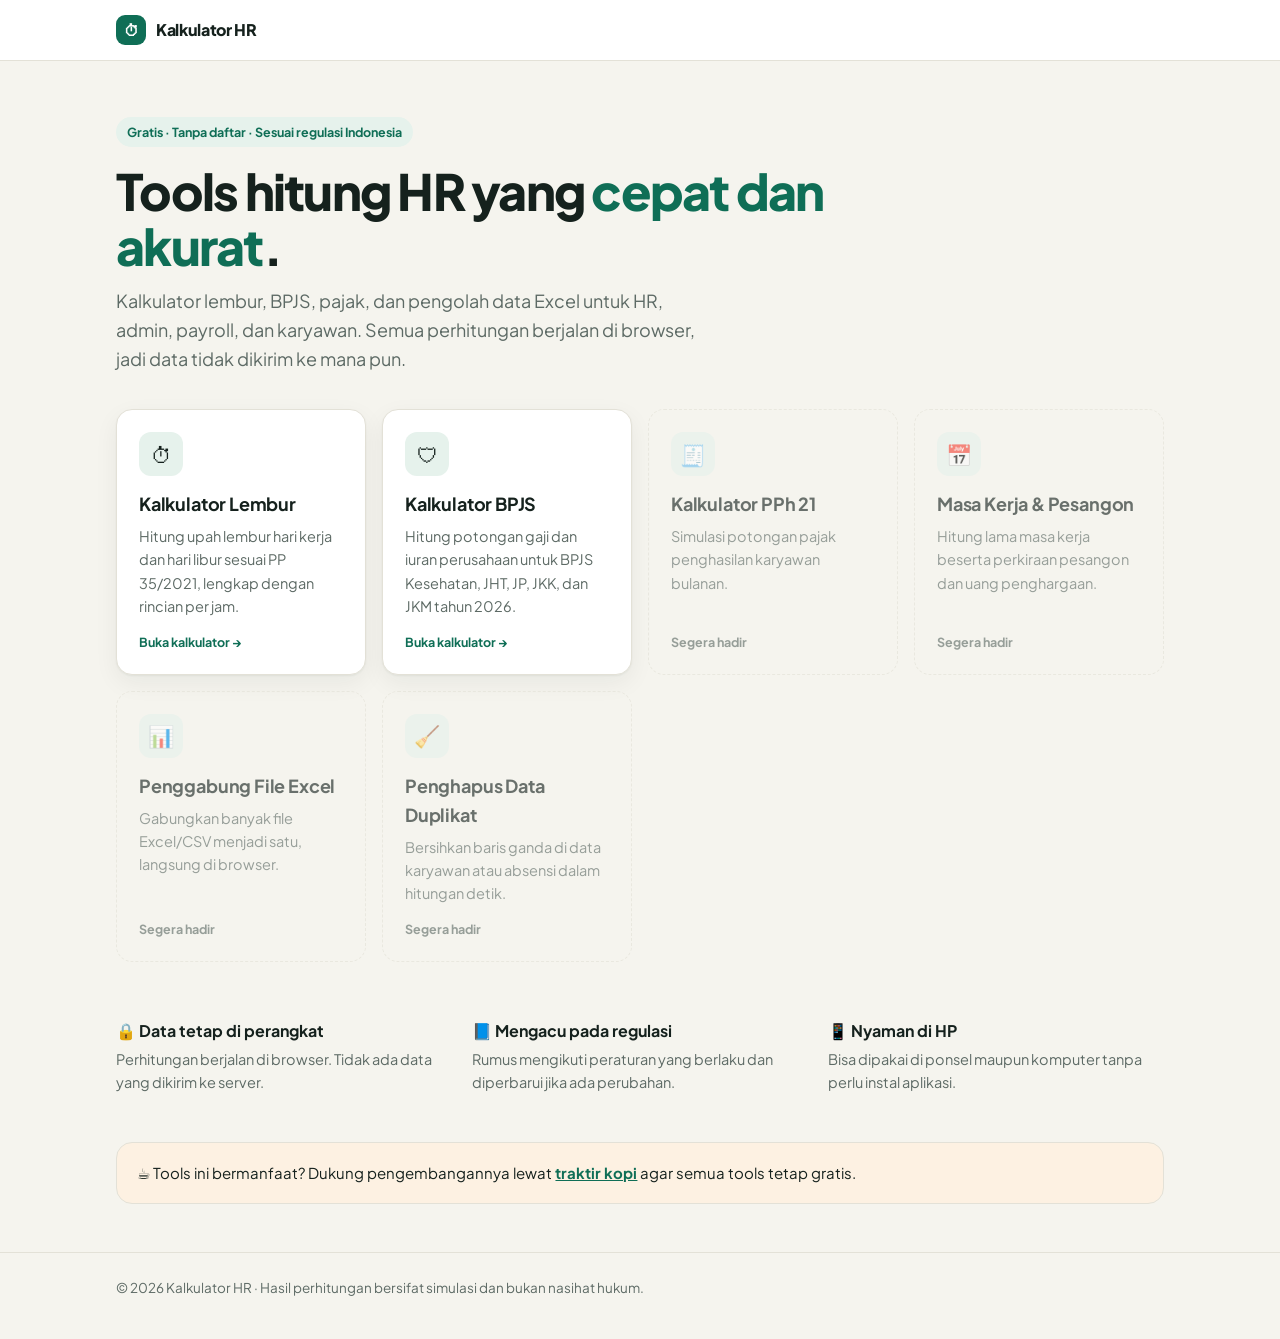
==== index.html @ cf95e166 "Tambah Kalkulator BPJS 2026 - kalkulator-bpjs/: iuran BPJS Kesehatan, JHT, JP, JKK, JKM dengan   bat" ====
<!doctype html>
<html lang="id">
<head>
<meta charset="utf-8">
<meta name="viewport" content="width=device-width, initial-scale=1">
<title>Kalkulator HR – Tools Gratis untuk HR, Admin & Karyawan Indonesia</title>
<meta name="description" content="Kumpulan kalkulator dan tools HR gratis: hitung lembur sesuai PP 35/2021, BPJS, PPh 21, pesangon, dan pengolah file Excel. Tanpa daftar, langsung pakai.">
<!-- Ganti alamat ini jika nanti pakai domain sendiri -->
<link rel="canonical" href="https://fahrurrozim67-beep.github.io/kalkulator-hr/">
<meta property="og:type" content="website">
<meta property="og:url" content="https://fahrurrozim67-beep.github.io/kalkulator-hr/">
<meta property="og:title" content="Kalkulator HR – Tools Gratis untuk HR Indonesia">
<meta property="og:description" content="Hitung lembur, BPJS, PPh 21, dan pesangon dengan cepat. Gratis, tanpa daftar.">
<meta name="theme-color" content="#0f6e56">
<link rel="preconnect" href="https://fonts.googleapis.com">
<link rel="preconnect" href="https://fonts.gstatic.com" crossorigin>
<link href="https://fonts.googleapis.com/css2?family=Plus+Jakarta+Sans:wght@400;500;600;700;800&display=swap" rel="stylesheet">

<!-- ===== TEMPAT KODE GOOGLE ADSENSE (tempel di sini setelah disetujui) ===== -->

<style>
:root{
  --bg:#f5f4ee; --surface:#ffffff; --ink:#15211d; --muted:#5d6a65; --line:#e3e1d7;
  --brand:#0f6e56; --brand-ink:#ffffff; --brand-soft:#e6f2ec; --accent:#e8932c; --accent-soft:#fdf1e2;
  --radius:16px; --shadow:0 1px 2px rgba(20,33,29,.05),0 8px 24px rgba(20,33,29,.06);
}
@media (prefers-color-scheme:dark){
  :root{
    --bg:#0f1513; --surface:#17201d; --ink:#e8efec; --muted:#9aa8a2; --line:#27332f;
    --brand:#3fb68f; --brand-ink:#08130f; --brand-soft:#16302a; --accent:#f0a64a; --accent-soft:#33261a; --shadow:none;
  }
}
*{box-sizing:border-box}
html{-webkit-text-size-adjust:100%}
body{margin:0;background:var(--bg);color:var(--ink);font-family:"Plus Jakarta Sans",system-ui,-apple-system,"Segoe UI",sans-serif;line-height:1.6;font-size:16px}
a{color:var(--brand)}
.wrap{max-width:1080px;margin:0 auto;padding:0 16px}
header.top{border-bottom:1px solid var(--line);background:var(--surface)}
header.top .wrap{display:flex;align-items:center;height:60px}
.logo{display:flex;align-items:center;gap:10px;font-weight:800;text-decoration:none;color:var(--ink);letter-spacing:-.02em}
.logo-mark{width:30px;height:30px;border-radius:9px;background:var(--brand);color:var(--brand-ink);display:grid;place-items:center;font-size:15px}

.hero{padding:56px 0 36px}
.badge{display:inline-flex;background:var(--brand-soft);color:var(--brand);font-weight:700;font-size:12.5px;padding:5px 11px;border-radius:999px}
h1{font-size:clamp(30px,6vw,50px);line-height:1.1;letter-spacing:-.035em;margin:16px 0 14px;font-weight:800;max-width:720px}
h1 em{font-style:normal;color:var(--brand)}
.lead{color:var(--muted);font-size:18px;max-width:600px;margin:0}

.tools{display:grid;grid-template-columns:repeat(auto-fill,minmax(250px,1fr));gap:16px;padding-bottom:48px}
.tool{display:flex;flex-direction:column;background:var(--surface);border:1px solid var(--line);border-radius:var(--radius);padding:22px;box-shadow:var(--shadow);text-decoration:none;color:var(--ink);transition:transform .15s,border-color .15s;min-height:190px}
a.tool:hover{transform:translateY(-3px);border-color:var(--brand)}
.ico{width:44px;height:44px;border-radius:12px;background:var(--brand-soft);display:grid;place-items:center;font-size:21px;margin-bottom:14px}
.tool h2{font-size:18px;margin:0 0 6px;letter-spacing:-.01em}
.tool p{margin:0;color:var(--muted);font-size:14.5px;flex:1}
.tag{margin-top:14px;font-size:12.5px;font-weight:700}
.tag.live{color:var(--brand)}
.tag.soon{color:var(--muted)}
.tool.soon{opacity:.62;box-shadow:none;background:transparent;border-style:dashed}

.why{display:grid;grid-template-columns:repeat(auto-fit,minmax(220px,1fr));gap:20px;padding:8px 0 48px}
.why h3{font-size:16px;margin:0 0 4px}
.why p{margin:0;color:var(--muted);font-size:14.5px}
.donate{background:var(--accent-soft);border:1px solid var(--line);border-radius:var(--radius);padding:18px 20px;font-size:15px;margin-bottom:48px}
.donate a{font-weight:700}
footer{border-top:1px solid var(--line);padding:24px 0 40px;color:var(--muted);font-size:13.5px}
</style>
</head>
<body>

<header class="top">
  <div class="wrap"><a class="logo" href="./"><span class="logo-mark">⏱</span>Kalkulator HR</a></div>
</header>

<main class="wrap">
  <section class="hero">
    <span class="badge">Gratis · Tanpa daftar · Sesuai regulasi Indonesia</span>
    <h1>Tools hitung HR yang <em>cepat dan akurat</em>.</h1>
    <p class="lead">Kalkulator lembur, BPJS, pajak, dan pengolah data Excel untuk HR, admin, payroll, dan karyawan. Semua perhitungan berjalan di browser, jadi data tidak dikirim ke mana pun.</p>
  </section>

  <section class="tools" aria-label="Daftar tools">
    <a class="tool" href="kalkulator-lembur/">
      <div class="ico">⏱</div>
      <h2>Kalkulator Lembur</h2>
      <p>Hitung upah lembur hari kerja dan hari libur sesuai PP 35/2021, lengkap dengan rincian per jam.</p>
      <span class="tag live">Buka kalkulator →</span>
    </a>
    <a class="tool" href="kalkulator-bpjs/">
      <div class="ico">🛡</div>
      <h2>Kalkulator BPJS</h2>
      <p>Hitung potongan gaji dan iuran perusahaan untuk BPJS Kesehatan, JHT, JP, JKK, dan JKM tahun 2026.</p>
      <span class="tag live">Buka kalkulator →</span>
    </a>
    <div class="tool soon">
      <div class="ico">🧾</div>
      <h2>Kalkulator PPh 21</h2>
      <p>Simulasi potongan pajak penghasilan karyawan bulanan.</p>
      <span class="tag soon">Segera hadir</span>
    </div>
    <div class="tool soon">
      <div class="ico">📅</div>
      <h2>Masa Kerja & Pesangon</h2>
      <p>Hitung lama masa kerja beserta perkiraan pesangon dan uang penghargaan.</p>
      <span class="tag soon">Segera hadir</span>
    </div>
    <div class="tool soon">
      <div class="ico">📊</div>
      <h2>Penggabung File Excel</h2>
      <p>Gabungkan banyak file Excel/CSV menjadi satu, langsung di browser.</p>
      <span class="tag soon">Segera hadir</span>
    </div>
    <div class="tool soon">
      <div class="ico">🧹</div>
      <h2>Penghapus Data Duplikat</h2>
      <p>Bersihkan baris ganda di data karyawan atau absensi dalam hitungan detik.</p>
      <span class="tag soon">Segera hadir</span>
    </div>
  </section>

  <section class="why">
    <div><h3>🔒 Data tetap di perangkat</h3><p>Perhitungan berjalan di browser. Tidak ada data yang dikirim ke server.</p></div>
    <div><h3>📘 Mengacu pada regulasi</h3><p>Rumus mengikuti peraturan yang berlaku dan diperbarui jika ada perubahan.</p></div>
    <div><h3>📱 Nyaman di HP</h3><p>Bisa dipakai di ponsel maupun komputer tanpa perlu instal aplikasi.</p></div>
  </section>

  <div class="donate">
    ☕ Tools ini bermanfaat? Dukung pengembangannya lewat <!-- GANTI link di bawah dengan link Saweria/Trakteer kamu --><a href="#" target="_blank" rel="noopener">traktir kopi</a> agar semua tools tetap gratis.
  </div>
</main>

<footer>
  <div class="wrap">© <span id="yr"></span> Kalkulator HR · Hasil perhitungan bersifat simulasi dan bukan nasihat hukum.</div>
</footer>
<script>document.getElementById('yr').textContent = new Date().getFullYear();</script>
</body>
</html>
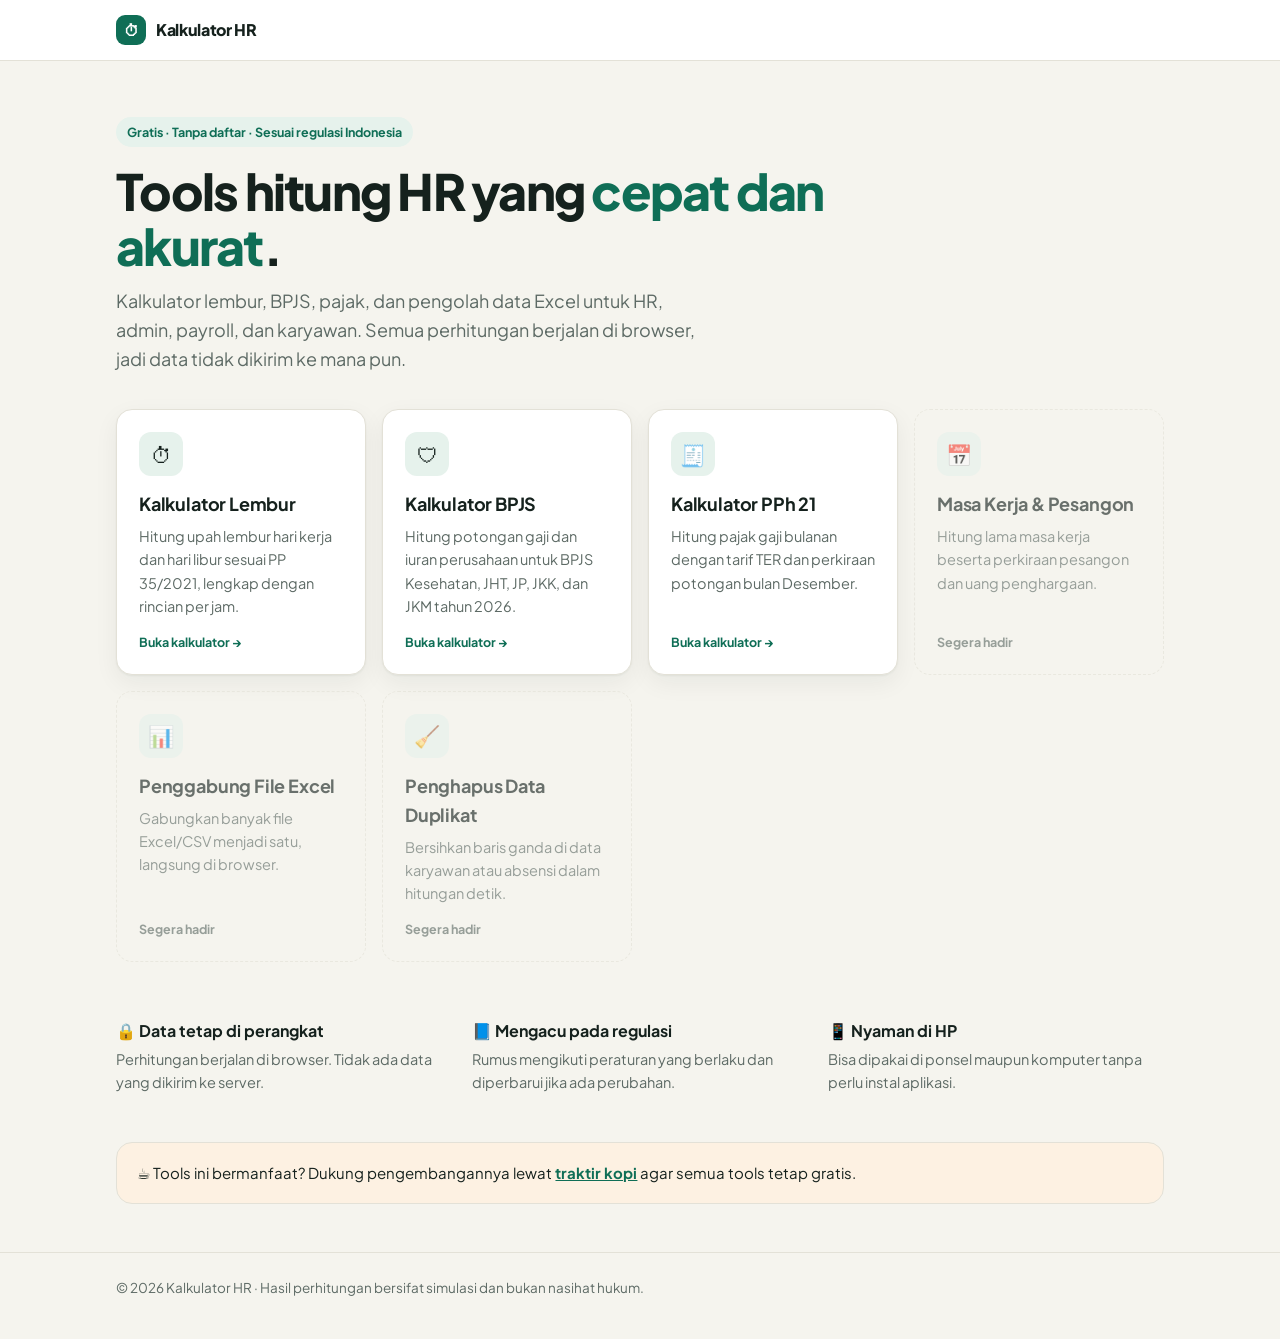
==== commit 2e5f6d42: "Tambah Kalkulator PPh 21 (TER PP 58/2023) - kalkulator-pph21/: PPh 21 bulanan dengan tabel TER A/B/C" ====
--- a/index.html
+++ b/index.html
@@ -91,12 +91,12 @@
       <p>Hitung potongan gaji dan iuran perusahaan untuk BPJS Kesehatan, JHT, JP, JKK, dan JKM tahun 2026.</p>
       <span class="tag live">Buka kalkulator →</span>
     </a>
-    <div class="tool soon">
+    <a class="tool" href="kalkulator-pph21/">
       <div class="ico">🧾</div>
       <h2>Kalkulator PPh 21</h2>
-      <p>Simulasi potongan pajak penghasilan karyawan bulanan.</p>
-      <span class="tag soon">Segera hadir</span>
-    </div>
+      <p>Hitung pajak gaji bulanan dengan tarif TER dan perkiraan potongan bulan Desember.</p>
+      <span class="tag live">Buka kalkulator →</span>
+    </a>
     <div class="tool soon">
       <div class="ico">📅</div>
       <h2>Masa Kerja & Pesangon</h2>
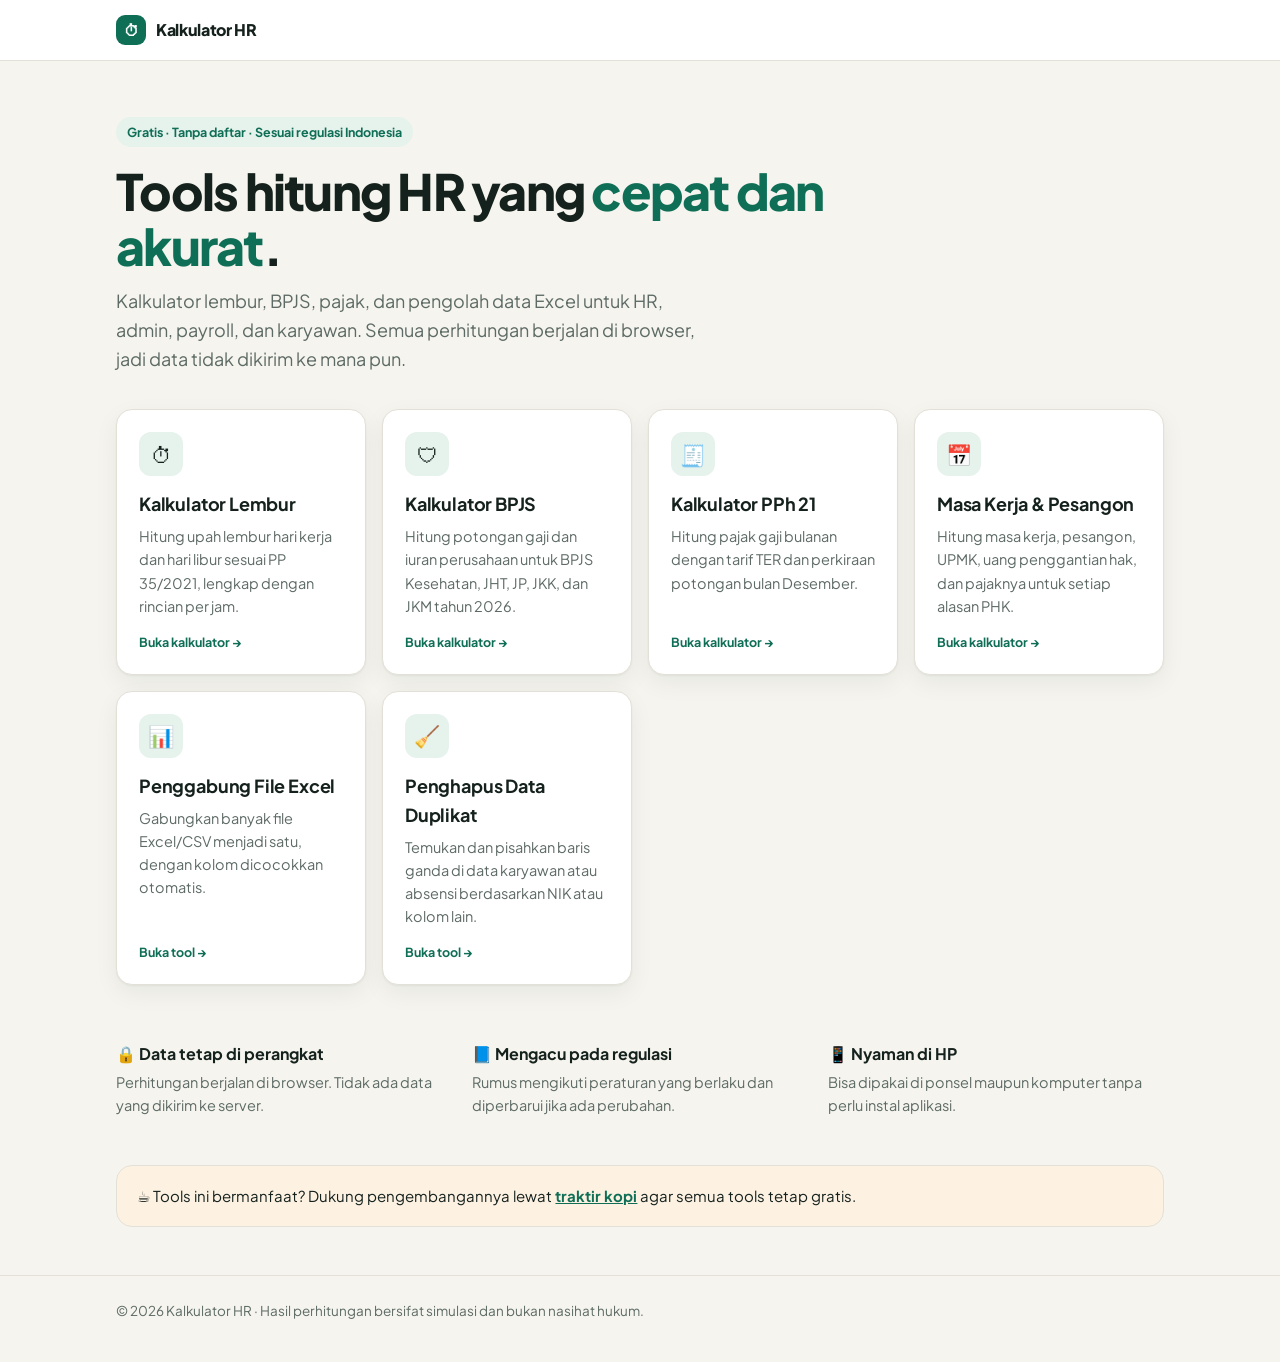
==== commit 0d39d62b: "Tambah Kalkulator Pesangon, Penggabung Excel, dan Penghapus Duplikat - kalkulator-pesangon/: masa ke" ====
--- a/index.html
+++ b/index.html
@@ -97,24 +97,24 @@
       <p>Hitung pajak gaji bulanan dengan tarif TER dan perkiraan potongan bulan Desember.</p>
       <span class="tag live">Buka kalkulator →</span>
     </a>
-    <div class="tool soon">
+    <a class="tool" href="kalkulator-pesangon/">
       <div class="ico">📅</div>
       <h2>Masa Kerja & Pesangon</h2>
-      <p>Hitung lama masa kerja beserta perkiraan pesangon dan uang penghargaan.</p>
-      <span class="tag soon">Segera hadir</span>
-    </div>
-    <div class="tool soon">
+      <p>Hitung masa kerja, pesangon, UPMK, uang penggantian hak, dan pajaknya untuk setiap alasan PHK.</p>
+      <span class="tag live">Buka kalkulator →</span>
+    </a>
+    <a class="tool" href="penggabung-excel/">
       <div class="ico">📊</div>
       <h2>Penggabung File Excel</h2>
-      <p>Gabungkan banyak file Excel/CSV menjadi satu, langsung di browser.</p>
-      <span class="tag soon">Segera hadir</span>
-    </div>
-    <div class="tool soon">
+      <p>Gabungkan banyak file Excel/CSV menjadi satu, dengan kolom dicocokkan otomatis.</p>
+      <span class="tag live">Buka tool →</span>
+    </a>
+    <a class="tool" href="penghapus-duplikat/">
       <div class="ico">🧹</div>
       <h2>Penghapus Data Duplikat</h2>
-      <p>Bersihkan baris ganda di data karyawan atau absensi dalam hitungan detik.</p>
-      <span class="tag soon">Segera hadir</span>
-    </div>
+      <p>Temukan dan pisahkan baris ganda di data karyawan atau absensi berdasarkan NIK atau kolom lain.</p>
+      <span class="tag live">Buka tool →</span>
+    </a>
   </section>
 
   <section class="why">
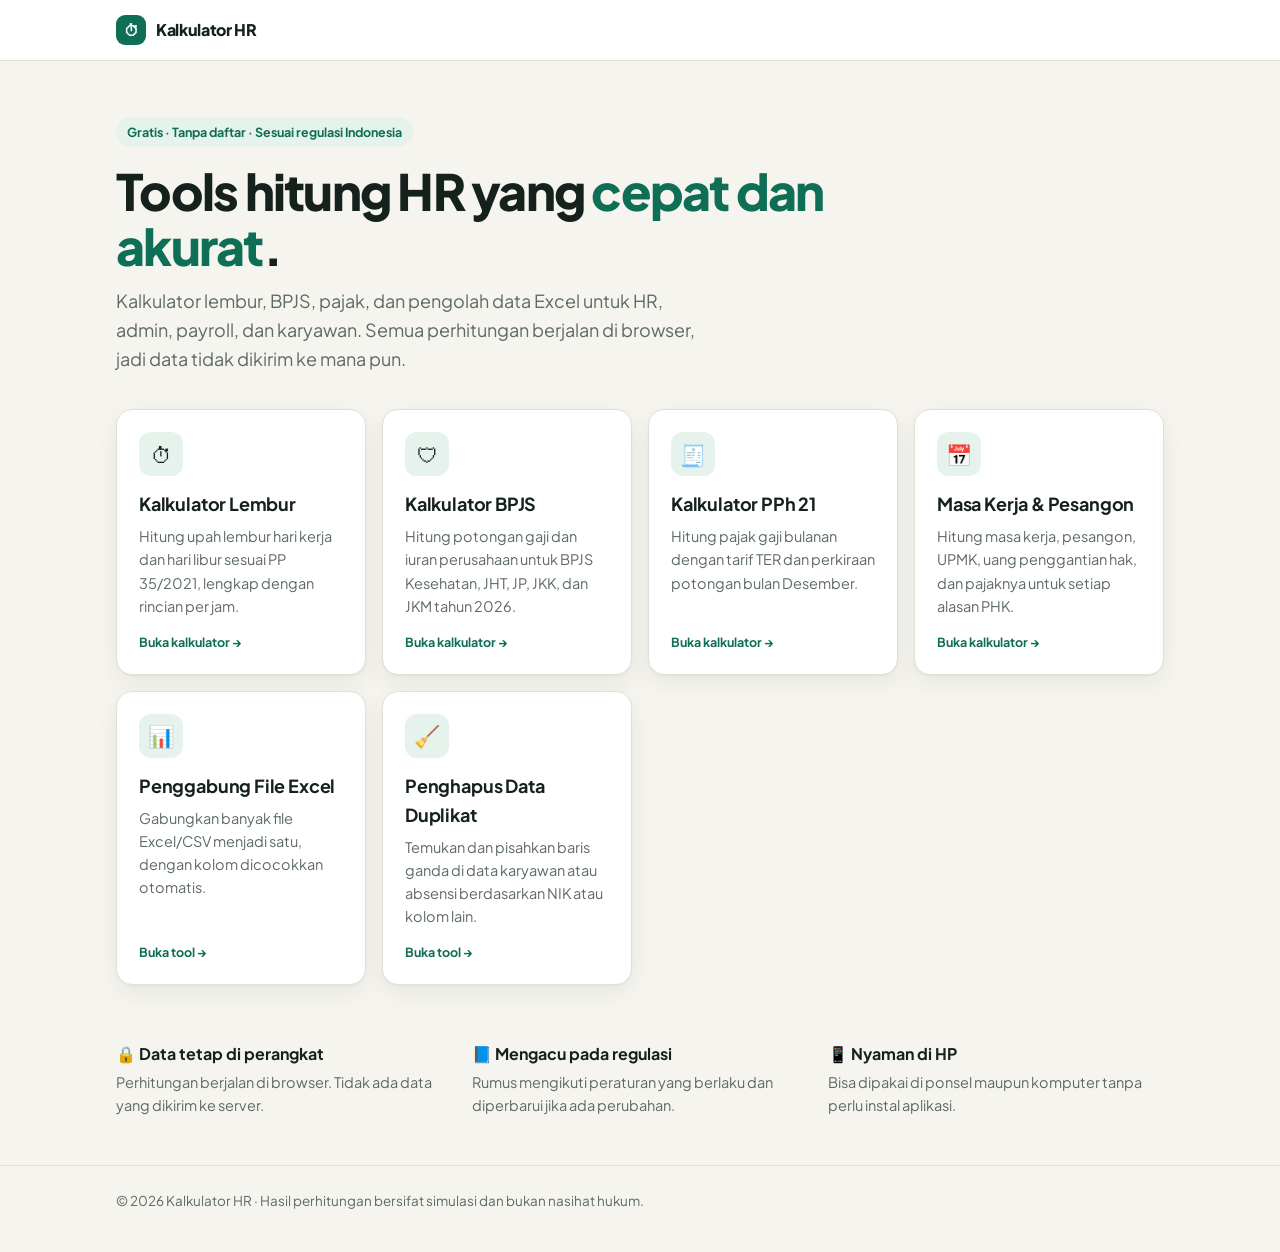
==== commit 395d7512: "Sembunyikan kotak donasi sampai link Saweria/Trakteer siap Co-Authored-By: Claude Opus 5.5 <noreply@" ====
--- a/index.html
+++ b/index.html
@@ -123,7 +123,8 @@
     <div><h3>📱 Nyaman di HP</h3><p>Bisa dipakai di ponsel maupun komputer tanpa perlu instal aplikasi.</p></div>
   </section>
 
-  <div class="donate">
+  <!-- Kotak donasi disembunyikan: hapus atribut "hidden" setelah link Saweria/Trakteer siap -->
+  <div class="donate" hidden>
     ☕ Tools ini bermanfaat? Dukung pengembangannya lewat <!-- GANTI link di bawah dengan link Saweria/Trakteer kamu --><a href="#" target="_blank" rel="noopener">traktir kopi</a> agar semua tools tetap gratis.
   </div>
 </main>
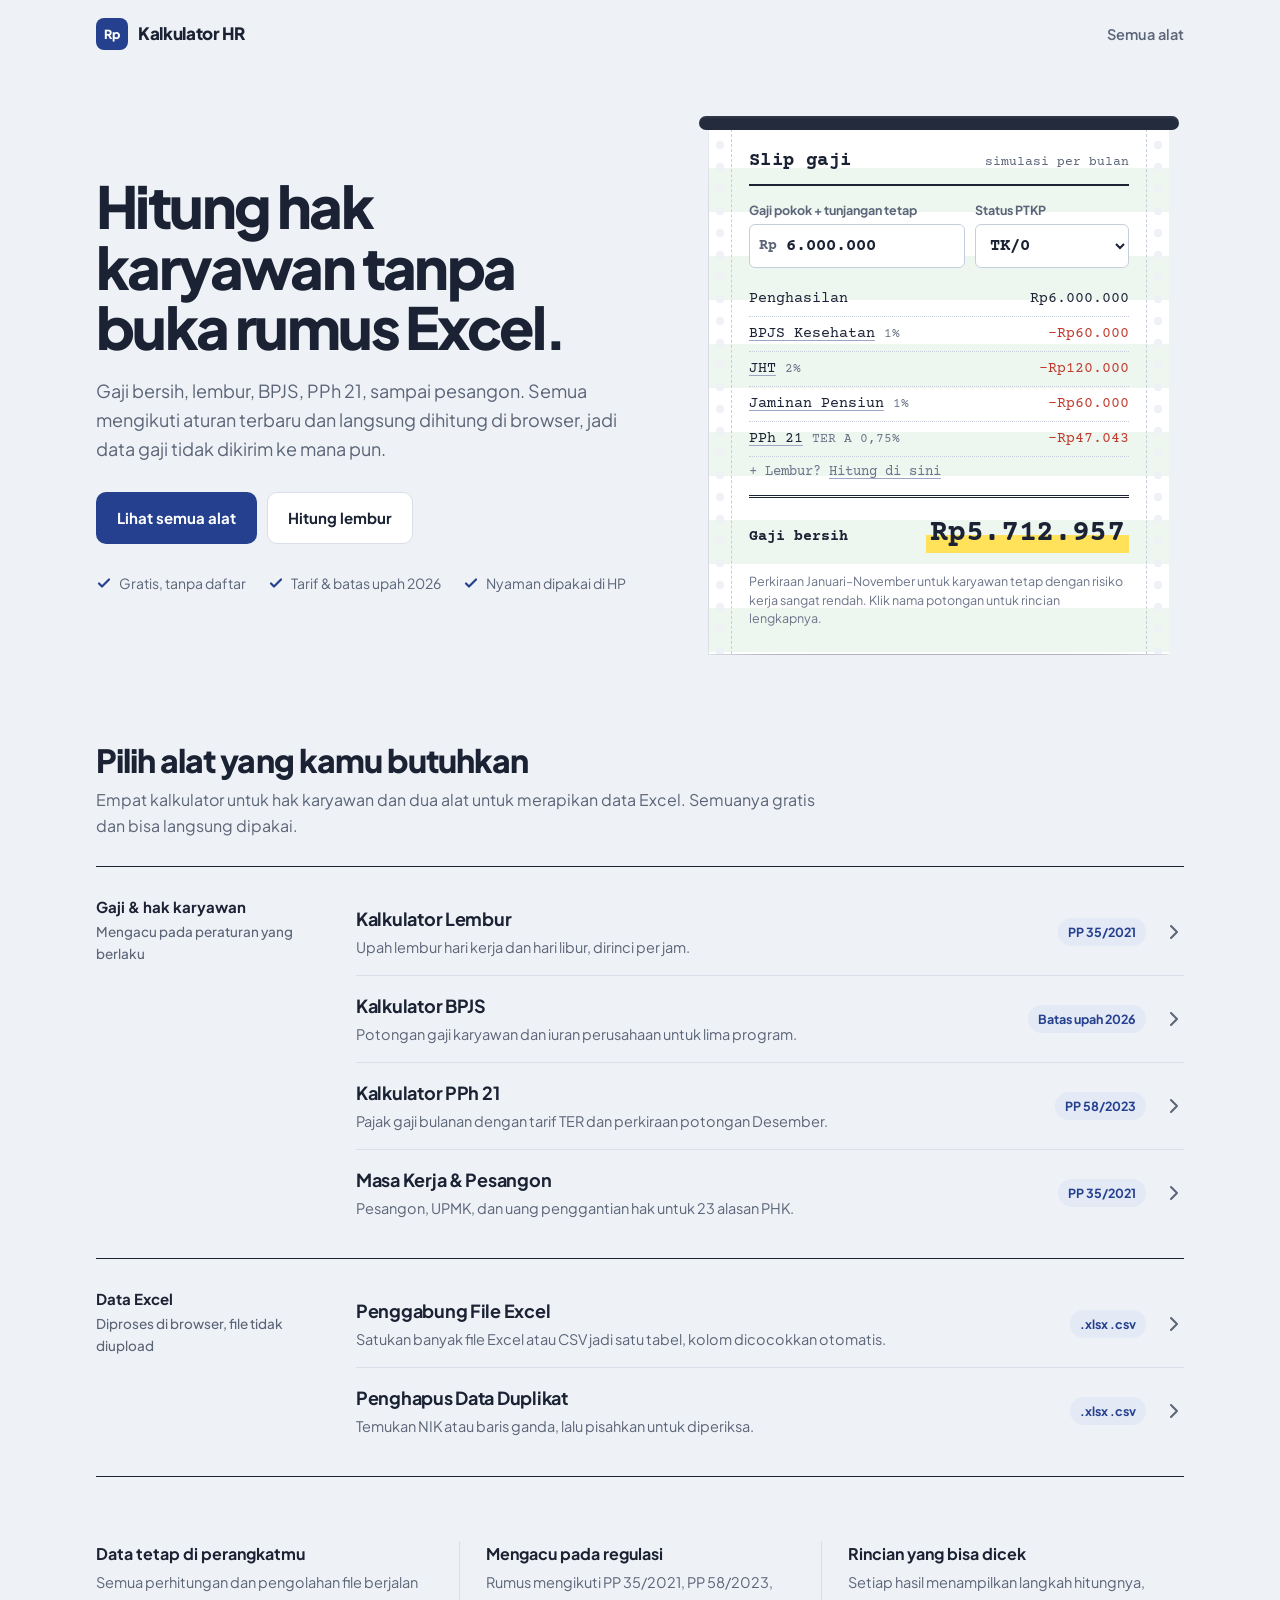
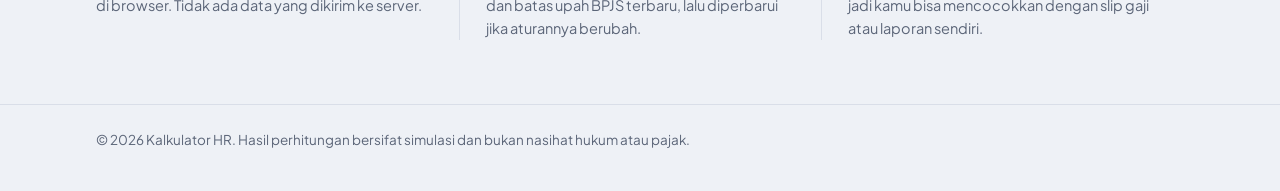
==== commit 5fe339c3: "Desain ulang tampilan dengan motif slip gaji - Beranda baru: slip gaji interaktif (continuous form) " ====
--- a/index.html
+++ b/index.html
@@ -3,64 +3,130 @@
 <head>
 <meta charset="utf-8">
 <meta name="viewport" content="width=device-width, initial-scale=1">
-<title>Kalkulator HR – Tools Gratis untuk HR, Admin & Karyawan Indonesia</title>
-<meta name="description" content="Kumpulan kalkulator dan tools HR gratis: hitung lembur sesuai PP 35/2021, BPJS, PPh 21, pesangon, dan pengolah file Excel. Tanpa daftar, langsung pakai.">
+<title>Kalkulator HR – Hitung Gaji Bersih, Lembur, BPJS, PPh 21 & Pesangon Gratis</title>
+<meta name="description" content="Kumpulan kalkulator dan tools HR gratis: hitung gaji bersih, lembur sesuai PP 35/2021, iuran BPJS 2026, PPh 21 tarif TER, pesangon, serta gabung dan bersihkan file Excel. Tanpa daftar, langsung pakai.">
 <!-- Ganti alamat ini jika nanti pakai domain sendiri -->
 <link rel="canonical" href="https://fahrurrozim67-beep.github.io/kalkulator-hr/">
 <meta property="og:type" content="website">
 <meta property="og:url" content="https://fahrurrozim67-beep.github.io/kalkulator-hr/">
 <meta property="og:title" content="Kalkulator HR – Tools Gratis untuk HR Indonesia">
-<meta property="og:description" content="Hitung lembur, BPJS, PPh 21, dan pesangon dengan cepat. Gratis, tanpa daftar.">
-<meta name="theme-color" content="#0f6e56">
+<meta property="og:description" content="Hitung gaji bersih, lembur, BPJS, PPh 21, dan pesangon dengan cepat. Gratis, tanpa daftar.">
+<meta name="theme-color" content="#24408E">
 <link rel="preconnect" href="https://fonts.googleapis.com">
 <link rel="preconnect" href="https://fonts.gstatic.com" crossorigin>
-<link href="https://fonts.googleapis.com/css2?family=Plus+Jakarta+Sans:wght@400;500;600;700;800&display=swap" rel="stylesheet">
+<link href="https://fonts.googleapis.com/css2?family=Plus+Jakarta+Sans:wght@400;500;600;700;800&family=Courier+Prime:wght@400;700&display=swap" rel="stylesheet">
 
 <!-- ===== TEMPAT KODE GOOGLE ADSENSE (tempel di sini setelah disetujui) ===== -->
 
 <style>
 :root{
-  --bg:#f5f4ee; --surface:#ffffff; --ink:#15211d; --muted:#5d6a65; --line:#e3e1d7;
-  --brand:#0f6e56; --brand-ink:#ffffff; --brand-soft:#e6f2ec; --accent:#e8932c; --accent-soft:#fdf1e2;
-  --radius:16px; --shadow:0 1px 2px rgba(20,33,29,.05),0 8px 24px rgba(20,33,29,.06);
+  --bg:#EEF1F6; --surface:#FFFFFF; --ink:#1A2233; --muted:#5B6578; --line:#D9DEE8;
+  --brand:#24408E; --brand-ink:#FFFFFF; --brand-soft:#E4E9F6;
+  --paper:#FFFFFF; --paper-ink:#1A2233; --paper-line:#D3D9E4; --greenbar:#EEF6F0;
+  --marker:#FFE15A; --stamp:#C0392B; --slot:#232B3D;
+  --mono:"Courier Prime",ui-monospace,"Courier New",monospace;
 }
 @media (prefers-color-scheme:dark){
   :root{
-    --bg:#0f1513; --surface:#17201d; --ink:#e8efec; --muted:#9aa8a2; --line:#27332f;
-    --brand:#3fb68f; --brand-ink:#08130f; --brand-soft:#16302a; --accent:#f0a64a; --accent-soft:#33261a; --shadow:none;
+    --bg:#0F1422; --surface:#171E30; --ink:#E6EAF3; --muted:#9AA4B8; --line:#283149;
+    --brand:#8EA6FF; --brand-ink:#0F1422; --brand-soft:#1D2747;
+    --paper:#F6F7FA; --slot:#05080F;
   }
 }
 *{box-sizing:border-box}
 html{-webkit-text-size-adjust:100%}
 body{margin:0;background:var(--bg);color:var(--ink);font-family:"Plus Jakarta Sans",system-ui,-apple-system,"Segoe UI",sans-serif;line-height:1.6;font-size:16px}
 a{color:var(--brand)}
-.wrap{max-width:1080px;margin:0 auto;padding:0 16px}
-header.top{border-bottom:1px solid var(--line);background:var(--surface)}
-header.top .wrap{display:flex;align-items:center;height:60px}
-.logo{display:flex;align-items:center;gap:10px;font-weight:800;text-decoration:none;color:var(--ink);letter-spacing:-.02em}
-.logo-mark{width:30px;height:30px;border-radius:9px;background:var(--brand);color:var(--brand-ink);display:grid;place-items:center;font-size:15px}
-
-.hero{padding:56px 0 36px}
-.badge{display:inline-flex;background:var(--brand-soft);color:var(--brand);font-weight:700;font-size:12.5px;padding:5px 11px;border-radius:999px}
-h1{font-size:clamp(30px,6vw,50px);line-height:1.1;letter-spacing:-.035em;margin:16px 0 14px;font-weight:800;max-width:720px}
-h1 em{font-style:normal;color:var(--brand)}
-.lead{color:var(--muted);font-size:18px;max-width:600px;margin:0}
-
-.tools{display:grid;grid-template-columns:repeat(auto-fill,minmax(250px,1fr));gap:16px;padding-bottom:48px}
-.tool{display:flex;flex-direction:column;background:var(--surface);border:1px solid var(--line);border-radius:var(--radius);padding:22px;box-shadow:var(--shadow);text-decoration:none;color:var(--ink);transition:transform .15s,border-color .15s;min-height:190px}
-a.tool:hover{transform:translateY(-3px);border-color:var(--brand)}
-.ico{width:44px;height:44px;border-radius:12px;background:var(--brand-soft);display:grid;place-items:center;font-size:21px;margin-bottom:14px}
-.tool h2{font-size:18px;margin:0 0 6px;letter-spacing:-.01em}
-.tool p{margin:0;color:var(--muted);font-size:14.5px;flex:1}
-.tag{margin-top:14px;font-size:12.5px;font-weight:700}
-.tag.live{color:var(--brand)}
-.tag.soon{color:var(--muted)}
-.tool.soon{opacity:.62;box-shadow:none;background:transparent;border-style:dashed}
-
-.why{display:grid;grid-template-columns:repeat(auto-fit,minmax(220px,1fr));gap:20px;padding:8px 0 48px}
-.why h3{font-size:16px;margin:0 0 4px}
-.why p{margin:0;color:var(--muted);font-size:14.5px}
-.donate{background:var(--accent-soft);border:1px solid var(--line);border-radius:var(--radius);padding:18px 20px;font-size:15px;margin-bottom:48px}
+:focus-visible{outline:2px solid var(--brand);outline-offset:3px;border-radius:4px}
+.wrap{max-width:1120px;margin:0 auto;padding:0 16px}
+
+/* Header */
+header.top .wrap{display:flex;align-items:center;justify-content:space-between;height:68px}
+.logo{display:flex;align-items:center;gap:10px;font-weight:800;text-decoration:none;color:var(--ink);letter-spacing:-.02em;font-size:17px}
+.logo-mark{width:32px;height:32px;border-radius:8px;background:var(--brand);color:var(--brand-ink);display:grid;place-items:center;font-size:12.5px;font-weight:800;letter-spacing:-.02em}
+nav.top a{font-size:14.5px;font-weight:600;color:var(--muted);text-decoration:none;margin-left:22px}
+nav.top a:hover{color:var(--ink)}
+
+/* Hero */
+.hero{display:grid;grid-template-columns:1fr;gap:36px;padding:28px 0 56px;align-items:center}
+@media(min-width:920px){.hero{grid-template-columns:minmax(0,1.05fr) minmax(0,.95fr);gap:56px;padding:48px 0 80px}}
+h1{font-size:clamp(34px,5.6vw,58px);line-height:1.04;letter-spacing:-.045em;margin:0 0 20px;font-weight:800;max-width:13ch}
+.lead{color:var(--muted);font-size:18px;line-height:1.6;max-width:46ch;margin:0 0 28px}
+.cta{display:flex;flex-wrap:wrap;gap:10px}
+.btn{font:inherit;font-weight:700;font-size:15px;border-radius:10px;padding:13px 20px;text-decoration:none;display:inline-flex;align-items:center;gap:8px;border:1.5px solid transparent}
+.btn-primary{background:var(--brand);color:var(--brand-ink)}
+.btn-primary:hover{filter:brightness(1.08)}
+.btn-line{border-color:var(--line);color:var(--ink);background:var(--surface)}
+.btn-line:hover{border-color:var(--brand)}
+.facts{display:flex;flex-wrap:wrap;gap:6px 22px;margin:28px 0 0;padding:0;list-style:none;font-size:14px;color:var(--muted)}
+.facts li{display:flex;align-items:center;gap:7px}
+.facts svg{color:var(--brand);flex:none}
+
+/* Slip gaji (continuous form) */
+.printer{position:relative;max-width:460px;width:100%;justify-self:center}
+.slot{height:14px;border-radius:8px;background:var(--slot);margin:0 -10px;position:relative;z-index:2;box-shadow:0 2px 0 rgba(255,255,255,.06) inset}
+.slip{position:relative;margin-top:-6px;background:var(--paper);color:var(--paper-ink);padding:22px 40px 26px;
+  box-shadow:0 26px 48px -26px rgba(20,30,60,.5),0 2px 6px rgba(20,30,60,.08);
+  background-image:repeating-linear-gradient(to bottom,transparent 0 44px,var(--greenbar) 44px 88px);
+  transform-origin:top center;animation:feed 1.1s cubic-bezier(.2,.7,.2,1) .15s both}
+.slip::before,.slip::after{content:"";position:absolute;top:0;bottom:0;width:22px;
+  background:radial-gradient(circle,var(--bg) 4px,transparent 4.6px) 50% 10px/22px 22px repeat-y}
+.slip::before{left:0;border-right:1px dashed #C7CEDB}
+.slip::after{right:0;border-left:1px dashed #C7CEDB}
+@keyframes feed{from{clip-path:inset(0 0 100% 0);transform:translateY(-10px)}to{clip-path:inset(0 0 0 0);transform:none}}
+@media (prefers-reduced-motion:reduce){.slip{animation:none}}
+.slip-head{display:flex;justify-content:space-between;align-items:baseline;gap:10px;border-bottom:2px solid var(--paper-ink);padding-bottom:8px;margin-bottom:14px;font-family:var(--mono)}
+.slip-head b{font-size:19px;letter-spacing:.02em}
+.slip-head span{font-size:13px;color:#5B6578}
+.slip label{display:block;font-size:12.5px;font-weight:700;color:#5B6578;margin-bottom:4px}
+.slip-inputs{display:grid;grid-template-columns:1.4fr 1fr;gap:10px;margin-bottom:14px}
+.slip input,.slip select{width:100%;font-family:var(--mono);font-size:17px;font-weight:700;color:var(--paper-ink);background:#fff;border:1.5px solid #C7CEDB;border-radius:6px;padding:8px 10px;outline:none;min-height:44px}
+.slip input:focus,.slip select:focus{border-color:#24408E;box-shadow:0 0 0 3px rgba(36,64,142,.15)}
+.money{position:relative}
+.money::before{content:"Rp";position:absolute;left:10px;top:50%;transform:translateY(-50%);font-family:var(--mono);font-weight:700;color:#5B6578;font-size:15px}
+.money input{padding-left:36px}
+.lines{font-family:var(--mono);font-size:15px}
+.line{display:flex;justify-content:space-between;gap:12px;padding:5px 0;border-bottom:1px dotted #C7CEDB}
+.line a{color:inherit;text-decoration:underline;text-decoration-color:#9AA6C4;text-underline-offset:3px}
+.line a:hover{color:#24408E;text-decoration-color:#24408E}
+.line small{color:#6B7488;font-size:12.5px}
+.line .v{white-space:nowrap;font-variant-numeric:tabular-nums}
+.line.minus .v{color:var(--stamp)}
+.line.sub{border-bottom:0;padding-top:12px;font-weight:700}
+.line.extra{color:#6B7488;border-bottom:0;font-size:13.5px}
+.total{display:flex;justify-content:space-between;align-items:baseline;gap:10px;margin-top:6px;padding-top:12px;border-top:3px double var(--paper-ink);font-family:var(--mono)}
+.total span{font-weight:700;font-size:15px}
+.total b{font-size:clamp(24px,4.6vw,30px);letter-spacing:-.01em;padding:0 4px;background:linear-gradient(transparent 52%,var(--marker) 52%,var(--marker) 90%,transparent 90%);font-variant-numeric:tabular-nums}
+.slip-note{font-size:12.5px;color:#6B7488;margin:14px 0 0;line-height:1.5}
+@media(max-width:420px){.slip{padding:18px 32px 22px}.slip-inputs{grid-template-columns:1fr}.lines{font-size:14px}}
+
+/* Daftar alat */
+.section-h{font-size:clamp(24px,3.4vw,32px);letter-spacing:-.03em;line-height:1.15;margin:0 0 8px;font-weight:800}
+.section-p{color:var(--muted);margin:0 0 28px;max-width:60ch}
+.index{padding:8px 0 64px}
+.group{display:grid;grid-template-columns:1fr;gap:6px 40px;padding:22px 0;border-top:1.5px solid var(--ink)}
+.group:last-of-type{border-bottom:1.5px solid var(--ink)}
+@media(min-width:820px){.group{grid-template-columns:220px minmax(0,1fr)}}
+.group h3{margin:6px 0 10px;font-size:15px;font-weight:700}
+.group h3 small{display:block;color:var(--muted);font-weight:500;font-size:13.5px;margin-top:2px}
+.tools{list-style:none;margin:0;padding:0}
+.tools li + li{border-top:1px solid var(--line)}
+.tool{display:grid;grid-template-columns:minmax(0,1fr) auto 20px;gap:6px 18px;align-items:center;padding:16px 10px;margin:0 -10px;border-radius:10px;text-decoration:none;color:var(--ink)}
+.tool:hover{background:var(--surface)}
+.tool:hover .chev{transform:translateX(3px);color:var(--brand)}
+.tool b{display:block;font-size:18px;letter-spacing:-.015em}
+.tool span.d{display:block;color:var(--muted);font-size:14.5px;margin-top:2px}
+.tool .tag{font-size:12.5px;font-weight:700;color:var(--brand);background:var(--brand-soft);padding:4px 10px;border-radius:999px;white-space:nowrap}
+.chev{color:var(--muted);transition:transform .15s,color .15s}
+@media(max-width:560px){.tool{grid-template-columns:minmax(0,1fr) 20px}.tool .tag{grid-row:2;justify-self:start}.chev{grid-row:1/3;grid-column:2}}
+
+/* Jaminan */
+.assure{display:grid;grid-template-columns:1fr;gap:22px;padding:0 0 64px}
+@media(min-width:760px){.assure{grid-template-columns:repeat(3,1fr);gap:0}.assure div{padding:0 26px}.assure div:first-child{padding-left:0}.assure div + div{border-left:1px solid var(--line)}}
+.assure h3{font-size:16px;margin:0 0 4px}
+.assure p{margin:0;color:var(--muted);font-size:14.5px}
+
+.donate{background:#FFF5D1;color:#1A2233;border-radius:12px;padding:16px 18px;font-size:15px;margin-bottom:48px}
 .donate a{font-weight:700}
 footer{border-top:1px solid var(--line);padding:24px 0 40px;color:var(--muted);font-size:13.5px}
 </style>
@@ -68,59 +134,86 @@
 <body>
 
 <header class="top">
-  <div class="wrap"><a class="logo" href="./"><span class="logo-mark">⏱</span>Kalkulator HR</a></div>
+  <div class="wrap">
+    <a class="logo" href="./" aria-label="Kalkulator HR, beranda"><span class="logo-mark">Rp</span>Kalkulator HR</a>
+    <nav class="top"><a href="#alat">Semua alat</a></nav>
+  </div>
 </header>
 
 <main class="wrap">
   <section class="hero">
-    <span class="badge">Gratis · Tanpa daftar · Sesuai regulasi Indonesia</span>
-    <h1>Tools hitung HR yang <em>cepat dan akurat</em>.</h1>
-    <p class="lead">Kalkulator lembur, BPJS, pajak, dan pengolah data Excel untuk HR, admin, payroll, dan karyawan. Semua perhitungan berjalan di browser, jadi data tidak dikirim ke mana pun.</p>
+    <div>
+      <h1>Hitung hak karyawan tanpa buka rumus Excel.</h1>
+      <p class="lead">Gaji bersih, lembur, BPJS, PPh 21, sampai pesangon. Semua mengikuti aturan terbaru dan langsung dihitung di browser, jadi data gaji tidak dikirim ke mana pun.</p>
+      <div class="cta">
+        <a class="btn btn-primary" href="#alat">Lihat semua alat</a>
+        <a class="btn btn-line" href="kalkulator-lembur/">Hitung lembur</a>
+      </div>
+      <ul class="facts">
+        <li><svg width="16" height="16" viewBox="0 0 16 16" aria-hidden="true"><path d="M3 8.5l3 3 7-7" fill="none" stroke="currentColor" stroke-width="2.2" stroke-linecap="round" stroke-linejoin="round"/></svg>Gratis, tanpa daftar</li>
+        <li><svg width="16" height="16" viewBox="0 0 16 16" aria-hidden="true"><path d="M3 8.5l3 3 7-7" fill="none" stroke="currentColor" stroke-width="2.2" stroke-linecap="round" stroke-linejoin="round"/></svg>Tarif & batas upah 2026</li>
+        <li><svg width="16" height="16" viewBox="0 0 16 16" aria-hidden="true"><path d="M3 8.5l3 3 7-7" fill="none" stroke="currentColor" stroke-width="2.2" stroke-linecap="round" stroke-linejoin="round"/></svg>Nyaman dipakai di HP</li>
+      </ul>
+    </div>
+
+    <div class="printer">
+      <div class="slot" aria-hidden="true"></div>
+      <section class="slip" aria-label="Simulasi slip gaji">
+        <div class="slip-head"><b>Slip gaji</b><span>simulasi per bulan</span></div>
+        <div class="slip-inputs">
+          <div>
+            <label for="gaji">Gaji pokok + tunjangan tetap</label>
+            <div class="money"><input type="text" id="gaji" inputmode="numeric" value="6.000.000" autocomplete="off"></div>
+          </div>
+          <div>
+            <label for="status">Status PTKP</label>
+            <select id="status">
+              <option>TK/0</option><option>TK/1</option><option>TK/2</option><option>TK/3</option>
+              <option>K/0</option><option>K/1</option><option>K/2</option><option>K/3</option>
+            </select>
+          </div>
+        </div>
+        <div class="lines" aria-live="polite">
+          <div class="line"><span>Penghasilan</span><span class="v" id="vGaji"></span></div>
+          <div class="line minus"><span><a href="kalkulator-bpjs/">BPJS Kesehatan</a> <small>1%</small></span><span class="v" id="vKes"></span></div>
+          <div class="line minus"><span><a href="kalkulator-bpjs/">JHT</a> <small>2%</small></span><span class="v" id="vJht"></span></div>
+          <div class="line minus"><span><a href="kalkulator-bpjs/">Jaminan Pensiun</a> <small>1%</small></span><span class="v" id="vJp"></span></div>
+          <div class="line minus"><span><a href="kalkulator-pph21/">PPh 21</a> <small id="vTer"></small></span><span class="v" id="vPph"></span></div>
+          <div class="line extra"><span>+ Lembur? <a href="kalkulator-lembur/">Hitung di sini</a></span><span></span></div>
+        </div>
+        <div class="total"><span>Gaji bersih</span><b id="vThp"></b></div>
+        <p class="slip-note">Perkiraan Januari–November untuk karyawan tetap dengan risiko kerja sangat rendah. Klik nama potongan untuk rincian lengkapnya.</p>
+      </section>
+    </div>
   </section>
 
-  <section class="tools" aria-label="Daftar tools">
-    <a class="tool" href="kalkulator-lembur/">
-      <div class="ico">⏱</div>
-      <h2>Kalkulator Lembur</h2>
-      <p>Hitung upah lembur hari kerja dan hari libur sesuai PP 35/2021, lengkap dengan rincian per jam.</p>
-      <span class="tag live">Buka kalkulator →</span>
-    </a>
-    <a class="tool" href="kalkulator-bpjs/">
-      <div class="ico">🛡</div>
-      <h2>Kalkulator BPJS</h2>
-      <p>Hitung potongan gaji dan iuran perusahaan untuk BPJS Kesehatan, JHT, JP, JKK, dan JKM tahun 2026.</p>
-      <span class="tag live">Buka kalkulator →</span>
-    </a>
-    <a class="tool" href="kalkulator-pph21/">
-      <div class="ico">🧾</div>
-      <h2>Kalkulator PPh 21</h2>
-      <p>Hitung pajak gaji bulanan dengan tarif TER dan perkiraan potongan bulan Desember.</p>
-      <span class="tag live">Buka kalkulator →</span>
-    </a>
-    <a class="tool" href="kalkulator-pesangon/">
-      <div class="ico">📅</div>
-      <h2>Masa Kerja & Pesangon</h2>
-      <p>Hitung masa kerja, pesangon, UPMK, uang penggantian hak, dan pajaknya untuk setiap alasan PHK.</p>
-      <span class="tag live">Buka kalkulator →</span>
-    </a>
-    <a class="tool" href="penggabung-excel/">
-      <div class="ico">📊</div>
-      <h2>Penggabung File Excel</h2>
-      <p>Gabungkan banyak file Excel/CSV menjadi satu, dengan kolom dicocokkan otomatis.</p>
-      <span class="tag live">Buka tool →</span>
-    </a>
-    <a class="tool" href="penghapus-duplikat/">
-      <div class="ico">🧹</div>
-      <h2>Penghapus Data Duplikat</h2>
-      <p>Temukan dan pisahkan baris ganda di data karyawan atau absensi berdasarkan NIK atau kolom lain.</p>
-      <span class="tag live">Buka tool →</span>
-    </a>
+  <section class="index" id="alat">
+    <h2 class="section-h">Pilih alat yang kamu butuhkan</h2>
+    <p class="section-p">Empat kalkulator untuk hak karyawan dan dua alat untuk merapikan data Excel. Semuanya gratis dan bisa langsung dipakai.</p>
+
+    <div class="group" id="hak">
+      <h3>Gaji & hak karyawan<small>Mengacu pada peraturan yang berlaku</small></h3>
+      <ul class="tools">
+        <li><a class="tool" href="kalkulator-lembur/"><span><b>Kalkulator Lembur</b><span class="d">Upah lembur hari kerja dan hari libur, dirinci per jam.</span></span><span class="tag">PP 35/2021</span><svg class="chev" width="20" height="20" viewBox="0 0 20 20" aria-hidden="true"><path d="M7 4l6 6-6 6" fill="none" stroke="currentColor" stroke-width="2" stroke-linecap="round" stroke-linejoin="round"/></svg></a></li>
+        <li><a class="tool" href="kalkulator-bpjs/"><span><b>Kalkulator BPJS</b><span class="d">Potongan gaji karyawan dan iuran perusahaan untuk lima program.</span></span><span class="tag">Batas upah 2026</span><svg class="chev" width="20" height="20" viewBox="0 0 20 20" aria-hidden="true"><path d="M7 4l6 6-6 6" fill="none" stroke="currentColor" stroke-width="2" stroke-linecap="round" stroke-linejoin="round"/></svg></a></li>
+        <li><a class="tool" href="kalkulator-pph21/"><span><b>Kalkulator PPh 21</b><span class="d">Pajak gaji bulanan dengan tarif TER dan perkiraan potongan Desember.</span></span><span class="tag">PP 58/2023</span><svg class="chev" width="20" height="20" viewBox="0 0 20 20" aria-hidden="true"><path d="M7 4l6 6-6 6" fill="none" stroke="currentColor" stroke-width="2" stroke-linecap="round" stroke-linejoin="round"/></svg></a></li>
+        <li><a class="tool" href="kalkulator-pesangon/"><span><b>Masa Kerja & Pesangon</b><span class="d">Pesangon, UPMK, dan uang penggantian hak untuk 23 alasan PHK.</span></span><span class="tag">PP 35/2021</span><svg class="chev" width="20" height="20" viewBox="0 0 20 20" aria-hidden="true"><path d="M7 4l6 6-6 6" fill="none" stroke="currentColor" stroke-width="2" stroke-linecap="round" stroke-linejoin="round"/></svg></a></li>
+      </ul>
+    </div>
+
+    <div class="group" id="excel">
+      <h3>Data Excel<small>Diproses di browser, file tidak diupload</small></h3>
+      <ul class="tools">
+        <li><a class="tool" href="penggabung-excel/"><span><b>Penggabung File Excel</b><span class="d">Satukan banyak file Excel atau CSV jadi satu tabel, kolom dicocokkan otomatis.</span></span><span class="tag">.xlsx .csv</span><svg class="chev" width="20" height="20" viewBox="0 0 20 20" aria-hidden="true"><path d="M7 4l6 6-6 6" fill="none" stroke="currentColor" stroke-width="2" stroke-linecap="round" stroke-linejoin="round"/></svg></a></li>
+        <li><a class="tool" href="penghapus-duplikat/"><span><b>Penghapus Data Duplikat</b><span class="d">Temukan NIK atau baris ganda, lalu pisahkan untuk diperiksa.</span></span><span class="tag">.xlsx .csv</span><svg class="chev" width="20" height="20" viewBox="0 0 20 20" aria-hidden="true"><path d="M7 4l6 6-6 6" fill="none" stroke="currentColor" stroke-width="2" stroke-linecap="round" stroke-linejoin="round"/></svg></a></li>
+      </ul>
+    </div>
   </section>
 
-  <section class="why">
-    <div><h3>🔒 Data tetap di perangkat</h3><p>Perhitungan berjalan di browser. Tidak ada data yang dikirim ke server.</p></div>
-    <div><h3>📘 Mengacu pada regulasi</h3><p>Rumus mengikuti peraturan yang berlaku dan diperbarui jika ada perubahan.</p></div>
-    <div><h3>📱 Nyaman di HP</h3><p>Bisa dipakai di ponsel maupun komputer tanpa perlu instal aplikasi.</p></div>
+  <section class="assure" aria-label="Kenapa memakai Kalkulator HR">
+    <div><h3>Data tetap di perangkatmu</h3><p>Semua perhitungan dan pengolahan file berjalan di browser. Tidak ada data yang dikirim ke server.</p></div>
+    <div><h3>Mengacu pada regulasi</h3><p>Rumus mengikuti PP 35/2021, PP 58/2023, dan batas upah BPJS terbaru, lalu diperbarui jika aturannya berubah.</p></div>
+    <div><h3>Rincian yang bisa dicek</h3><p>Setiap hasil menampilkan langkah hitungnya, jadi kamu bisa mencocokkan dengan slip gaji atau laporan sendiri.</p></div>
   </section>
 
   <!-- Kotak donasi disembunyikan: hapus atribut "hidden" setelah link Saweria/Trakteer siap -->
@@ -130,8 +223,42 @@
 </main>
 
 <footer>
-  <div class="wrap">© <span id="yr"></span> Kalkulator HR · Hasil perhitungan bersifat simulasi dan bukan nasihat hukum.</div>
+  <div class="wrap">© <span id="yr"></span> Kalkulator HR. Hasil perhitungan bersifat simulasi dan bukan nasihat hukum atau pajak.</div>
 </footer>
-<script>document.getElementById('yr').textContent = new Date().getFullYear();</script>
+
+<script>
+/* Simulasi slip gaji: BPJS 2026 & PPh 21 TER (PP 58/2023) */
+const TER = {
+  A: [[5400000,0],[5650000,.0025],[5950000,.005],[6300000,.0075],[6750000,.01],[7500000,.0125],[8550000,.015],[9650000,.0175],[10050000,.02],[10350000,.0225],[10700000,.025],[11050000,.03],[11600000,.035],[12500000,.04],[13750000,.05],[15100000,.06],[16950000,.07],[19750000,.08],[24150000,.09],[26450000,.10],[28000000,.11],[30050000,.12],[32400000,.13],[35400000,.14],[39100000,.15],[43850000,.16],[47800000,.17],[51400000,.18],[56300000,.19],[62200000,.20],[68600000,.21],[77500000,.22],[89000000,.23],[103000000,.24],[125000000,.25],[157000000,.26],[206000000,.27],[337000000,.28],[454000000,.29],[550000000,.30],[695000000,.31],[910000000,.32],[1400000000,.33],[Infinity,.34]],
+  B: [[6200000,0],[6500000,.0025],[6850000,.005],[7300000,.0075],[9200000,.01],[10750000,.015],[11250000,.02],[11600000,.025],[12600000,.03],[13600000,.04],[14950000,.05],[16400000,.06],[18450000,.07],[21850000,.08],[26000000,.09],[27700000,.10],[29350000,.11],[31450000,.12],[33950000,.13],[37100000,.14],[41100000,.15],[45800000,.16],[49500000,.17],[53800000,.18],[58500000,.19],[64000000,.20],[71000000,.21],[80000000,.22],[93000000,.23],[109000000,.24],[129000000,.25],[163000000,.26],[211000000,.27],[374000000,.28],[459000000,.29],[555000000,.30],[704000000,.31],[957000000,.32],[1405000000,.33],[Infinity,.34]],
+  C: [[6600000,0],[6950000,.0025],[7350000,.005],[7800000,.0075],[8850000,.01],[9800000,.0125],[10950000,.015],[11200000,.0175],[12050000,.02],[12950000,.03],[14150000,.04],[15550000,.05],[17050000,.06],[19500000,.07],[22700000,.08],[26600000,.09],[28100000,.10],[30100000,.11],[32600000,.12],[35400000,.13],[38900000,.14],[43000000,.15],[47400000,.16],[51200000,.17],[55800000,.18],[60400000,.19],[66700000,.20],[74500000,.21],[83200000,.22],[95600000,.23],[110000000,.24],[134000000,.25],[169000000,.26],[221000000,.27],[390000000,.28],[463000000,.29],[561000000,.30],[709000000,.31],[965000000,.32],[1419000000,.33],[Infinity,.34]]
+};
+const KAT = { 'TK/0':'A', 'TK/1':'A', 'K/0':'A', 'TK/2':'B', 'TK/3':'B', 'K/1':'B', 'K/2':'B', 'K/3':'C' };
+const tarifTER = (k, b) => { for (const [atas, t] of TER[k]) if (b <= atas) return t; return .34; };
+function hitungSlip(g, status){
+  const kes = Math.min(g, 12e6) * .01, jht = g * .02, jp = Math.min(g, 11086300) * .01;
+  const bruto = g + Math.min(g, 12e6) * .04 + g * .0024 + g * .003;   // premi BPJS Kesehatan, JKK, JKM dari perusahaan
+  const kat = KAT[status], t = tarifTER(kat, bruto), pph = Math.floor(bruto * t);
+  return { kes, jht, jp, pph, kat, t, thp:g - kes - jht - jp - pph };
+}
+const $ = s => document.querySelector(s);
+const rp = n => 'Rp' + Math.round(n).toLocaleString('id-ID');
+const pct = x => (x * 100).toLocaleString('id-ID', { maximumFractionDigits:2 }) + '%';
+function render(){
+  const g = Number($('#gaji').value.replace(/\D/g, '')) || 0;
+  const h = hitungSlip(g, $('#status').value);
+  $('#vGaji').textContent = rp(g);
+  $('#vKes').textContent = '−' + rp(h.kes);
+  $('#vJht').textContent = '−' + rp(h.jht);
+  $('#vJp').textContent = '−' + rp(h.jp);
+  $('#vPph').textContent = '−' + rp(h.pph);
+  $('#vTer').textContent = `TER ${h.kat} ${pct(h.t)}`;
+  $('#vThp').textContent = rp(h.thp);
+}
+$('#gaji').addEventListener('input', e => { const v = Number(e.target.value.replace(/\D/g, '')) || 0; e.target.value = v ? v.toLocaleString('id-ID') : ''; render(); });
+$('#status').addEventListener('change', render);
+$('#yr').textContent = new Date().getFullYear();
+render();
+</script>
 </body>
 </html>
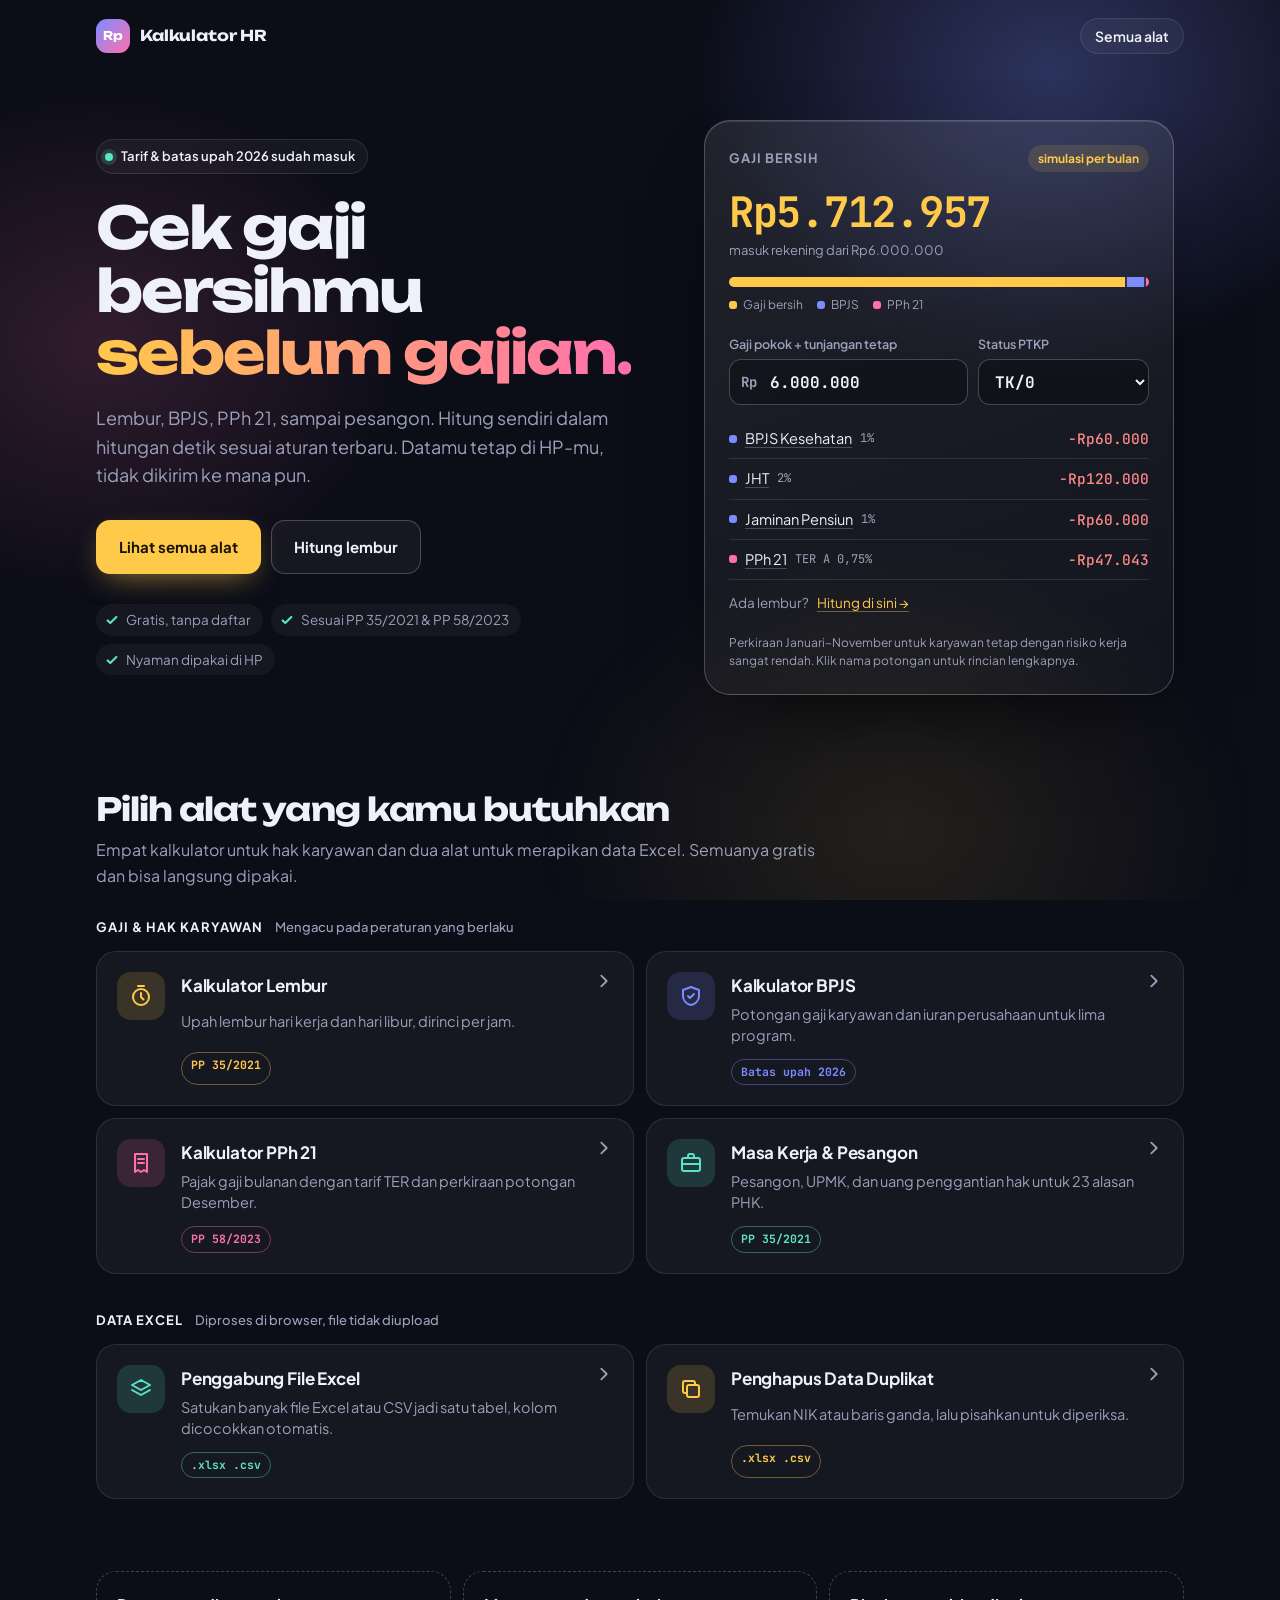
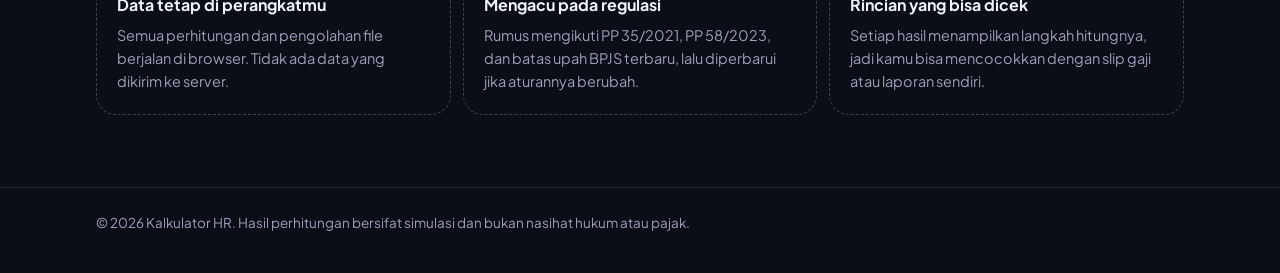
==== commit 95b10cbc: "Desain ulang tampilan: tema gelap dengan kartu kaca Beranda dan keenam halaman alat memakai tema gel" ====
--- a/index.html
+++ b/index.html
@@ -11,123 +11,129 @@
 <meta property="og:url" content="https://fahrurrozim67-beep.github.io/kalkulator-hr/">
 <meta property="og:title" content="Kalkulator HR – Tools Gratis untuk HR Indonesia">
 <meta property="og:description" content="Hitung gaji bersih, lembur, BPJS, PPh 21, dan pesangon dengan cepat. Gratis, tanpa daftar.">
-<meta name="theme-color" content="#24408E">
+<meta name="theme-color" content="#0B0D17">
 <link rel="preconnect" href="https://fonts.googleapis.com">
 <link rel="preconnect" href="https://fonts.gstatic.com" crossorigin>
-<link href="https://fonts.googleapis.com/css2?family=Plus+Jakarta+Sans:wght@400;500;600;700;800&family=Courier+Prime:wght@400;700&display=swap" rel="stylesheet">
+<link href="https://fonts.googleapis.com/css2?family=Plus+Jakarta+Sans:wght@400;500;600;700;800&family=Unbounded:wght@600;700&family=JetBrains+Mono:wght@500;700&display=swap" rel="stylesheet">
 
 <!-- ===== TEMPAT KODE GOOGLE ADSENSE (tempel di sini setelah disetujui) ===== -->
 
 <style>
+/* Tema gelap: latar tinta, kartu kaca, aksen biru-pink-emas (emas = uang yang masuk rekening) */
 :root{
-  --bg:#EEF1F6; --surface:#FFFFFF; --ink:#1A2233; --muted:#5B6578; --line:#D9DEE8;
-  --brand:#24408E; --brand-ink:#FFFFFF; --brand-soft:#E4E9F6;
-  --paper:#FFFFFF; --paper-ink:#1A2233; --paper-line:#D3D9E4; --greenbar:#EEF6F0;
-  --marker:#FFE15A; --stamp:#C0392B; --slot:#232B3D;
-  --mono:"Courier Prime",ui-monospace,"Courier New",monospace;
-}
-@media (prefers-color-scheme:dark){
-  :root{
-    --bg:#0F1422; --surface:#171E30; --ink:#E6EAF3; --muted:#9AA4B8; --line:#283149;
-    --brand:#8EA6FF; --brand-ink:#0F1422; --brand-soft:#1D2747;
-    --paper:#F6F7FA; --slot:#05080F;
-  }
+  color-scheme:dark;
+  --bg:#0B0D17; --surface:#141828; --glass:rgba(255,255,255,.045); --glass-hi:rgba(255,255,255,.08);
+  --ink:#EEF0FA; --muted:#9BA1BA; --line:rgba(255,255,255,.10); --line-hi:rgba(255,255,255,.22);
+  --brand:#7C8CFF; --brand-ink:#0B0D17; --pink:#FF6FAE; --gold:#FFC94A; --mint:#5BE3C4; --minus:#FF8A8A;
+  --display:"Unbounded","Plus Jakarta Sans",system-ui,sans-serif;
+  --mono:"JetBrains Mono",ui-monospace,"Cascadia Mono",monospace;
 }
 *{box-sizing:border-box}
 html{-webkit-text-size-adjust:100%}
-body{margin:0;background:var(--bg);color:var(--ink);font-family:"Plus Jakarta Sans",system-ui,-apple-system,"Segoe UI",sans-serif;line-height:1.6;font-size:16px}
+body{margin:0;background:var(--bg);color:var(--ink);font-family:"Plus Jakarta Sans",system-ui,-apple-system,"Segoe UI",sans-serif;line-height:1.6;font-size:16px;position:relative;overflow-x:hidden}
+body::before{content:"";position:fixed;inset:0;z-index:-1;pointer-events:none;
+  background:
+    radial-gradient(520px 420px at 82% 8%,rgba(124,140,255,.30),transparent 70%),
+    radial-gradient(460px 380px at 8% 38%,rgba(255,111,174,.16),transparent 70%),
+    radial-gradient(520px 420px at 70% 92%,rgba(255,201,74,.10),transparent 70%)}
 a{color:var(--brand)}
-:focus-visible{outline:2px solid var(--brand);outline-offset:3px;border-radius:4px}
-.wrap{max-width:1120px;margin:0 auto;padding:0 16px}
+:focus-visible{outline:2px solid var(--gold);outline-offset:3px;border-radius:6px}
+.wrap{max-width:1120px;margin:0 auto;padding-left:max(16px,env(safe-area-inset-left,0px));padding-right:max(16px,env(safe-area-inset-right,0px))}
 
 /* Header */
-header.top .wrap{display:flex;align-items:center;justify-content:space-between;height:68px}
-.logo{display:flex;align-items:center;gap:10px;font-weight:800;text-decoration:none;color:var(--ink);letter-spacing:-.02em;font-size:17px}
-.logo-mark{width:32px;height:32px;border-radius:8px;background:var(--brand);color:var(--brand-ink);display:grid;place-items:center;font-size:12.5px;font-weight:800;letter-spacing:-.02em}
-nav.top a{font-size:14.5px;font-weight:600;color:var(--muted);text-decoration:none;margin-left:22px}
-nav.top a:hover{color:var(--ink)}
+header.top .wrap{display:flex;align-items:center;justify-content:space-between;height:72px}
+.logo{display:flex;align-items:center;gap:10px;font-family:var(--display);font-weight:700;text-decoration:none;color:var(--ink);font-size:15px;letter-spacing:-.01em}
+.logo-mark{width:34px;height:34px;border-radius:11px;background:linear-gradient(135deg,var(--brand),var(--pink));color:#fff;display:grid;place-items:center;font-size:12px;font-weight:700}
+nav.top a{font-size:14px;font-weight:600;color:var(--ink);text-decoration:none;padding:8px 14px;border:1px solid var(--line);border-radius:999px;background:var(--glass)}
+nav.top a:hover{border-color:var(--line-hi)}
 
 /* Hero */
-.hero{display:grid;grid-template-columns:1fr;gap:36px;padding:28px 0 56px;align-items:center}
-@media(min-width:920px){.hero{grid-template-columns:minmax(0,1.05fr) minmax(0,.95fr);gap:56px;padding:48px 0 80px}}
-h1{font-size:clamp(34px,5.6vw,58px);line-height:1.04;letter-spacing:-.045em;margin:0 0 20px;font-weight:800;max-width:13ch}
-.lead{color:var(--muted);font-size:18px;line-height:1.6;max-width:46ch;margin:0 0 28px}
+.hero{display:grid;grid-template-columns:1fr;gap:40px;padding:24px 0 64px;align-items:center}
+@media(min-width:920px){.hero{grid-template-columns:minmax(0,1.05fr) minmax(0,.95fr);gap:56px;padding:48px 0 88px}}
+.chip{display:inline-flex;align-items:center;gap:8px;font-size:13px;font-weight:600;color:var(--ink);padding:6px 12px 6px 8px;border:1px solid var(--line);border-radius:999px;background:var(--glass);margin-bottom:22px}
+.chip i{width:8px;height:8px;border-radius:50%;background:var(--mint);box-shadow:0 0 0 4px rgba(91,227,196,.18)}
+h1{font-family:var(--display);font-size:clamp(32px,5.4vw,58px);line-height:1.08;letter-spacing:-.035em;margin:0 0 20px;font-weight:700;max-width:14ch;text-wrap:balance}
+h1 em{font-style:normal;background:linear-gradient(90deg,var(--gold),var(--pink));-webkit-background-clip:text;background-clip:text;color:transparent}
+.lead{color:var(--muted);font-size:18px;line-height:1.6;max-width:44ch;margin:0 0 30px}
 .cta{display:flex;flex-wrap:wrap;gap:10px}
-.btn{font:inherit;font-weight:700;font-size:15px;border-radius:10px;padding:13px 20px;text-decoration:none;display:inline-flex;align-items:center;gap:8px;border:1.5px solid transparent}
-.btn-primary{background:var(--brand);color:var(--brand-ink)}
-.btn-primary:hover{filter:brightness(1.08)}
-.btn-line{border-color:var(--line);color:var(--ink);background:var(--surface)}
-.btn-line:hover{border-color:var(--brand)}
-.facts{display:flex;flex-wrap:wrap;gap:6px 22px;margin:28px 0 0;padding:0;list-style:none;font-size:14px;color:var(--muted)}
-.facts li{display:flex;align-items:center;gap:7px}
-.facts svg{color:var(--brand);flex:none}
-
-/* Slip gaji (continuous form) */
-.printer{position:relative;max-width:460px;width:100%;justify-self:center}
-.slot{height:14px;border-radius:8px;background:var(--slot);margin:0 -10px;position:relative;z-index:2;box-shadow:0 2px 0 rgba(255,255,255,.06) inset}
-.slip{position:relative;margin-top:-6px;background:var(--paper);color:var(--paper-ink);padding:22px 40px 26px;
-  box-shadow:0 26px 48px -26px rgba(20,30,60,.5),0 2px 6px rgba(20,30,60,.08);
-  background-image:repeating-linear-gradient(to bottom,transparent 0 44px,var(--greenbar) 44px 88px);
-  transform-origin:top center;animation:feed 1.1s cubic-bezier(.2,.7,.2,1) .15s both}
-.slip::before,.slip::after{content:"";position:absolute;top:0;bottom:0;width:22px;
-  background:radial-gradient(circle,var(--bg) 4px,transparent 4.6px) 50% 10px/22px 22px repeat-y}
-.slip::before{left:0;border-right:1px dashed #C7CEDB}
-.slip::after{right:0;border-left:1px dashed #C7CEDB}
-@keyframes feed{from{clip-path:inset(0 0 100% 0);transform:translateY(-10px)}to{clip-path:inset(0 0 0 0);transform:none}}
-@media (prefers-reduced-motion:reduce){.slip{animation:none}}
-.slip-head{display:flex;justify-content:space-between;align-items:baseline;gap:10px;border-bottom:2px solid var(--paper-ink);padding-bottom:8px;margin-bottom:14px;font-family:var(--mono)}
-.slip-head b{font-size:19px;letter-spacing:.02em}
-.slip-head span{font-size:13px;color:#5B6578}
-.slip label{display:block;font-size:12.5px;font-weight:700;color:#5B6578;margin-bottom:4px}
-.slip-inputs{display:grid;grid-template-columns:1.4fr 1fr;gap:10px;margin-bottom:14px}
-.slip input,.slip select{width:100%;font-family:var(--mono);font-size:17px;font-weight:700;color:var(--paper-ink);background:#fff;border:1.5px solid #C7CEDB;border-radius:6px;padding:8px 10px;outline:none;min-height:44px}
-.slip input:focus,.slip select:focus{border-color:#24408E;box-shadow:0 0 0 3px rgba(36,64,142,.15)}
+.btn{font:inherit;font-weight:700;font-size:15px;border-radius:14px;padding:14px 22px;text-decoration:none;display:inline-flex;align-items:center;gap:8px;border:1px solid transparent;transition:transform .15s,box-shadow .15s,border-color .15s}
+.btn-primary{background:var(--gold);color:#1B1405;box-shadow:0 10px 30px -10px rgba(255,201,74,.6)}
+.btn-primary:hover{transform:translateY(-2px)}
+.btn-line{border-color:var(--line-hi);color:var(--ink);background:var(--glass)}
+.btn-line:hover{border-color:var(--ink)}
+.facts{display:flex;flex-wrap:wrap;gap:8px;margin:30px 0 0;padding:0;list-style:none;font-size:13.5px;color:var(--muted)}
+.facts li{display:flex;align-items:center;gap:7px;padding:5px 12px 5px 9px;border-radius:999px;background:var(--glass)}
+.facts svg{color:var(--mint);flex:none}
+
+/* Kartu gaji (kaca) */
+.wallet{position:relative;max-width:470px;width:100%;justify-self:center;border-radius:26px;padding:24px;
+  background:linear-gradient(160deg,rgba(255,255,255,.09),rgba(255,255,255,.03));border:1px solid var(--line-hi);
+  -webkit-backdrop-filter:blur(18px);backdrop-filter:blur(18px);
+  box-shadow:0 40px 80px -40px rgba(0,0,0,.8),inset 0 1px 0 rgba(255,255,255,.12);
+  animation:rise .7s cubic-bezier(.2,.7,.2,1) .1s both}
+@keyframes rise{from{opacity:.0;transform:translateY(14px)}to{opacity:1;transform:none}}
+@media (prefers-reduced-motion:reduce){.wallet{animation:none}}
+.w-head{display:flex;justify-content:space-between;align-items:center;gap:10px;margin-bottom:18px}
+.w-head b{font-size:13px;font-weight:700;letter-spacing:.08em;text-transform:uppercase;color:var(--muted)}
+.w-head span{font-size:12px;font-weight:700;color:var(--gold);background:rgba(255,201,74,.12);padding:4px 10px;border-radius:999px}
+.w-total{font-family:var(--mono);font-weight:700;font-size:clamp(30px,6.4vw,42px);letter-spacing:-.03em;line-height:1.05;color:var(--gold);font-variant-numeric:tabular-nums;overflow-wrap:anywhere}
+.w-sub{font-size:13px;color:var(--muted);margin:6px 0 16px}
+.bar{display:flex;height:10px;border-radius:999px;overflow:hidden;background:var(--glass-hi);gap:2px}
+.bar i{display:block;height:100%;transition:width .3s}
+.bar .b-thp{background:var(--gold)}.bar .b-bpjs{background:var(--brand)}.bar .b-pph{background:var(--pink)}
+.legend{display:flex;flex-wrap:wrap;gap:4px 14px;font-size:12px;color:var(--muted);margin:8px 0 20px}
+.legend span{display:flex;align-items:center;gap:6px}
+.legend i{width:8px;height:8px;border-radius:3px}
+.w-inputs{display:grid;grid-template-columns:1.4fr 1fr;gap:10px;margin-bottom:14px}
+.wallet label{display:block;font-size:12.5px;font-weight:600;color:var(--muted);margin-bottom:5px}
+.wallet input,.wallet select{width:100%;font-family:var(--mono);font-size:16px;font-weight:700;color:var(--ink);background:rgba(0,0,0,.28);border:1px solid var(--line-hi);border-radius:12px;padding:10px 12px;outline:none;min-height:46px}
+.wallet select option{background:var(--surface)}
+.wallet input:focus,.wallet select:focus{border-color:var(--gold);box-shadow:0 0 0 3px rgba(255,201,74,.18)}
 .money{position:relative}
-.money::before{content:"Rp";position:absolute;left:10px;top:50%;transform:translateY(-50%);font-family:var(--mono);font-weight:700;color:#5B6578;font-size:15px}
-.money input{padding-left:36px}
-.lines{font-family:var(--mono);font-size:15px}
-.line{display:flex;justify-content:space-between;gap:12px;padding:5px 0;border-bottom:1px dotted #C7CEDB}
-.line a{color:inherit;text-decoration:underline;text-decoration-color:#9AA6C4;text-underline-offset:3px}
-.line a:hover{color:#24408E;text-decoration-color:#24408E}
-.line small{color:#6B7488;font-size:12.5px}
-.line .v{white-space:nowrap;font-variant-numeric:tabular-nums}
-.line.minus .v{color:var(--stamp)}
-.line.sub{border-bottom:0;padding-top:12px;font-weight:700}
-.line.extra{color:#6B7488;border-bottom:0;font-size:13.5px}
-.total{display:flex;justify-content:space-between;align-items:baseline;gap:10px;margin-top:6px;padding-top:12px;border-top:3px double var(--paper-ink);font-family:var(--mono)}
-.total span{font-weight:700;font-size:15px}
-.total b{font-size:clamp(24px,4.6vw,30px);letter-spacing:-.01em;padding:0 4px;background:linear-gradient(transparent 52%,var(--marker) 52%,var(--marker) 90%,transparent 90%);font-variant-numeric:tabular-nums}
-.slip-note{font-size:12.5px;color:#6B7488;margin:14px 0 0;line-height:1.5}
-@media(max-width:420px){.slip{padding:18px 32px 22px}.slip-inputs{grid-template-columns:1fr}.lines{font-size:14px}}
+.money::before{content:"Rp";position:absolute;left:12px;top:50%;transform:translateY(-50%);font-family:var(--mono);font-weight:700;color:var(--muted);font-size:14px}
+.money input{padding-left:40px}
+.lines{font-size:14.5px}
+.line{display:flex;justify-content:space-between;align-items:center;gap:12px;padding:8px 0;border-bottom:1px solid var(--line)}
+.line > span:first-child{display:flex;align-items:center;gap:8px;flex-wrap:wrap}
+.line .dot{width:8px;height:8px;border-radius:3px;flex:none}
+.line a{color:inherit;text-decoration:underline;text-decoration-color:var(--line-hi);text-underline-offset:3px}
+.line a:hover{text-decoration-color:var(--ink)}
+.line small{color:var(--muted);font-size:12px;font-family:var(--mono)}
+.line .v{white-space:nowrap;font-family:var(--mono);font-weight:500;font-variant-numeric:tabular-nums}
+.line.minus .v{color:var(--minus)}
+.line.extra{color:var(--muted);border-bottom:0;font-size:13.5px;padding-top:12px}
+.line.extra a{color:var(--gold);text-decoration-color:rgba(255,201,74,.4)}
+.w-note{font-size:12px;color:var(--muted);margin:12px 0 0;line-height:1.5}
+@media(max-width:420px){.wallet{padding:20px 18px}.w-inputs{grid-template-columns:1fr}.lines{font-size:14px}}
 
 /* Daftar alat */
-.section-h{font-size:clamp(24px,3.4vw,32px);letter-spacing:-.03em;line-height:1.15;margin:0 0 8px;font-weight:800}
+.section-h{font-family:var(--display);font-size:clamp(22px,3.2vw,32px);letter-spacing:-.03em;line-height:1.15;margin:0 0 10px;font-weight:700;text-wrap:balance}
 .section-p{color:var(--muted);margin:0 0 28px;max-width:60ch}
-.index{padding:8px 0 64px}
-.group{display:grid;grid-template-columns:1fr;gap:6px 40px;padding:22px 0;border-top:1.5px solid var(--ink)}
-.group:last-of-type{border-bottom:1.5px solid var(--ink)}
-@media(min-width:820px){.group{grid-template-columns:220px minmax(0,1fr)}}
-.group h3{margin:6px 0 10px;font-size:15px;font-weight:700}
-.group h3 small{display:block;color:var(--muted);font-weight:500;font-size:13.5px;margin-top:2px}
-.tools{list-style:none;margin:0;padding:0}
-.tools li + li{border-top:1px solid var(--line)}
-.tool{display:grid;grid-template-columns:minmax(0,1fr) auto 20px;gap:6px 18px;align-items:center;padding:16px 10px;margin:0 -10px;border-radius:10px;text-decoration:none;color:var(--ink)}
-.tool:hover{background:var(--surface)}
-.tool:hover .chev{transform:translateX(3px);color:var(--brand)}
-.tool b{display:block;font-size:18px;letter-spacing:-.015em}
-.tool span.d{display:block;color:var(--muted);font-size:14.5px;margin-top:2px}
-.tool .tag{font-size:12.5px;font-weight:700;color:var(--brand);background:var(--brand-soft);padding:4px 10px;border-radius:999px;white-space:nowrap}
-.chev{color:var(--muted);transition:transform .15s,color .15s}
-@media(max-width:560px){.tool{grid-template-columns:minmax(0,1fr) 20px}.tool .tag{grid-row:2;justify-self:start}.chev{grid-row:1/3;grid-column:2}}
+.index{padding:8px 0 72px}
+.group + .group{margin-top:36px}
+.group h3{display:flex;align-items:baseline;flex-wrap:wrap;gap:4px 12px;margin:0 0 14px;font-size:13px;font-weight:700;letter-spacing:.08em;text-transform:uppercase}
+.group h3 small{color:var(--muted);font-weight:500;font-size:13px;letter-spacing:0;text-transform:none}
+.tools{list-style:none;margin:0;padding:0;display:grid;grid-template-columns:1fr;gap:12px}
+@media(min-width:640px){.tools{grid-template-columns:repeat(2,minmax(0,1fr))}}
+.tool{height:100%;display:grid;grid-template-columns:48px minmax(0,1fr);gap:4px 16px;padding:20px;border-radius:20px;text-decoration:none;color:var(--ink);
+  background:var(--glass);border:1px solid var(--line);transition:transform .18s,border-color .18s,background .18s}
+.tool:hover{transform:translateY(-3px);border-color:var(--line-hi);background:var(--glass-hi)}
+.ico{grid-row:1/4;width:48px;height:48px;border-radius:14px;display:grid;place-items:center;background:color-mix(in srgb,var(--c) 16%,transparent);color:var(--c)}
+.tool b{font-size:17px;letter-spacing:-.01em;display:flex;justify-content:space-between;gap:10px}
+.tool b svg{color:var(--muted);flex:none;transition:transform .18s,color .18s}
+.tool:hover b svg{transform:translateX(3px);color:var(--ink)}
+.tool .d{color:var(--muted);font-size:14.5px;line-height:1.5}
+.tool .tag{justify-self:start;margin-top:8px;font-family:var(--mono);font-size:11.5px;font-weight:700;color:var(--c);border:1px solid color-mix(in srgb,var(--c) 40%,transparent);padding:3px 9px;border-radius:999px;white-space:nowrap}
 
 /* Jaminan */
-.assure{display:grid;grid-template-columns:1fr;gap:22px;padding:0 0 64px}
-@media(min-width:760px){.assure{grid-template-columns:repeat(3,1fr);gap:0}.assure div{padding:0 26px}.assure div:first-child{padding-left:0}.assure div + div{border-left:1px solid var(--line)}}
-.assure h3{font-size:16px;margin:0 0 4px}
+.assure{display:grid;grid-template-columns:1fr;gap:12px;padding:0 0 72px}
+@media(min-width:760px){.assure{grid-template-columns:repeat(3,1fr)}}
+.assure div{padding:20px;border-radius:20px;border:1px dashed var(--line-hi)}
+.assure h3{font-size:16px;margin:0 0 6px}
 .assure p{margin:0;color:var(--muted);font-size:14.5px}
 
-.donate{background:#FFF5D1;color:#1A2233;border-radius:12px;padding:16px 18px;font-size:15px;margin-bottom:48px}
-.donate a{font-weight:700}
+.donate{background:rgba(255,201,74,.10);border:1px solid rgba(255,201,74,.3);color:var(--ink);border-radius:16px;padding:16px 18px;font-size:15px;margin-bottom:48px}
+.donate a{font-weight:700;color:var(--gold)}
 footer{border-top:1px solid var(--line);padding:24px 0 40px;color:var(--muted);font-size:13.5px}
 </style>
 </head>
@@ -143,48 +149,48 @@
 <main class="wrap">
   <section class="hero">
     <div>
-      <h1>Hitung hak karyawan tanpa buka rumus Excel.</h1>
-      <p class="lead">Gaji bersih, lembur, BPJS, PPh 21, sampai pesangon. Semua mengikuti aturan terbaru dan langsung dihitung di browser, jadi data gaji tidak dikirim ke mana pun.</p>
+      <span class="chip"><i></i>Tarif & batas upah 2026 sudah masuk</span>
+      <h1>Cek gaji bersihmu <em>sebelum gajian.</em></h1>
+      <p class="lead">Lembur, BPJS, PPh 21, sampai pesangon. Hitung sendiri dalam hitungan detik sesuai aturan terbaru. Datamu tetap di HP-mu, tidak dikirim ke mana pun.</p>
       <div class="cta">
         <a class="btn btn-primary" href="#alat">Lihat semua alat</a>
         <a class="btn btn-line" href="kalkulator-lembur/">Hitung lembur</a>
       </div>
       <ul class="facts">
-        <li><svg width="16" height="16" viewBox="0 0 16 16" aria-hidden="true"><path d="M3 8.5l3 3 7-7" fill="none" stroke="currentColor" stroke-width="2.2" stroke-linecap="round" stroke-linejoin="round"/></svg>Gratis, tanpa daftar</li>
-        <li><svg width="16" height="16" viewBox="0 0 16 16" aria-hidden="true"><path d="M3 8.5l3 3 7-7" fill="none" stroke="currentColor" stroke-width="2.2" stroke-linecap="round" stroke-linejoin="round"/></svg>Tarif & batas upah 2026</li>
-        <li><svg width="16" height="16" viewBox="0 0 16 16" aria-hidden="true"><path d="M3 8.5l3 3 7-7" fill="none" stroke="currentColor" stroke-width="2.2" stroke-linecap="round" stroke-linejoin="round"/></svg>Nyaman dipakai di HP</li>
+        <li><svg width="14" height="14" viewBox="0 0 16 16" aria-hidden="true"><path d="M3 8.5l3 3 7-7" fill="none" stroke="currentColor" stroke-width="2.4" stroke-linecap="round" stroke-linejoin="round"/></svg>Gratis, tanpa daftar</li>
+        <li><svg width="14" height="14" viewBox="0 0 16 16" aria-hidden="true"><path d="M3 8.5l3 3 7-7" fill="none" stroke="currentColor" stroke-width="2.4" stroke-linecap="round" stroke-linejoin="round"/></svg>Sesuai PP 35/2021 & PP 58/2023</li>
+        <li><svg width="14" height="14" viewBox="0 0 16 16" aria-hidden="true"><path d="M3 8.5l3 3 7-7" fill="none" stroke="currentColor" stroke-width="2.4" stroke-linecap="round" stroke-linejoin="round"/></svg>Nyaman dipakai di HP</li>
       </ul>
     </div>
 
-    <div class="printer">
-      <div class="slot" aria-hidden="true"></div>
-      <section class="slip" aria-label="Simulasi slip gaji">
-        <div class="slip-head"><b>Slip gaji</b><span>simulasi per bulan</span></div>
-        <div class="slip-inputs">
-          <div>
-            <label for="gaji">Gaji pokok + tunjangan tetap</label>
-            <div class="money"><input type="text" id="gaji" inputmode="numeric" value="6.000.000" autocomplete="off"></div>
-          </div>
-          <div>
-            <label for="status">Status PTKP</label>
-            <select id="status">
-              <option>TK/0</option><option>TK/1</option><option>TK/2</option><option>TK/3</option>
-              <option>K/0</option><option>K/1</option><option>K/2</option><option>K/3</option>
-            </select>
-          </div>
+    <section class="wallet" aria-label="Simulasi gaji bersih">
+      <div class="w-head"><b>Gaji bersih</b><span>simulasi per bulan</span></div>
+      <div class="w-total" id="vThp" aria-live="polite"></div>
+      <div class="w-sub">masuk rekening dari <span id="vGaji"></span></div>
+      <div class="bar" aria-hidden="true"><i class="b-thp" id="bThp"></i><i class="b-bpjs" id="bBpjs"></i><i class="b-pph" id="bPph"></i></div>
+      <div class="legend" aria-hidden="true"><span><i style="background:var(--gold)"></i>Gaji bersih</span><span><i style="background:var(--brand)"></i>BPJS</span><span><i style="background:var(--pink)"></i>PPh 21</span></div>
+      <div class="w-inputs">
+        <div>
+          <label for="gaji">Gaji pokok + tunjangan tetap</label>
+          <div class="money"><input type="text" id="gaji" inputmode="numeric" value="6.000.000" autocomplete="off"></div>
         </div>
-        <div class="lines" aria-live="polite">
-          <div class="line"><span>Penghasilan</span><span class="v" id="vGaji"></span></div>
-          <div class="line minus"><span><a href="kalkulator-bpjs/">BPJS Kesehatan</a> <small>1%</small></span><span class="v" id="vKes"></span></div>
-          <div class="line minus"><span><a href="kalkulator-bpjs/">JHT</a> <small>2%</small></span><span class="v" id="vJht"></span></div>
-          <div class="line minus"><span><a href="kalkulator-bpjs/">Jaminan Pensiun</a> <small>1%</small></span><span class="v" id="vJp"></span></div>
-          <div class="line minus"><span><a href="kalkulator-pph21/">PPh 21</a> <small id="vTer"></small></span><span class="v" id="vPph"></span></div>
-          <div class="line extra"><span>+ Lembur? <a href="kalkulator-lembur/">Hitung di sini</a></span><span></span></div>
+        <div>
+          <label for="status">Status PTKP</label>
+          <select id="status">
+            <option>TK/0</option><option>TK/1</option><option>TK/2</option><option>TK/3</option>
+            <option>K/0</option><option>K/1</option><option>K/2</option><option>K/3</option>
+          </select>
         </div>
-        <div class="total"><span>Gaji bersih</span><b id="vThp"></b></div>
-        <p class="slip-note">Perkiraan Januari–November untuk karyawan tetap dengan risiko kerja sangat rendah. Klik nama potongan untuk rincian lengkapnya.</p>
-      </section>
-    </div>
+      </div>
+      <div class="lines">
+        <div class="line minus"><span><i class="dot" style="background:var(--brand)"></i><a href="kalkulator-bpjs/">BPJS Kesehatan</a> <small>1%</small></span><span class="v" id="vKes"></span></div>
+        <div class="line minus"><span><i class="dot" style="background:var(--brand)"></i><a href="kalkulator-bpjs/">JHT</a> <small>2%</small></span><span class="v" id="vJht"></span></div>
+        <div class="line minus"><span><i class="dot" style="background:var(--brand)"></i><a href="kalkulator-bpjs/">Jaminan Pensiun</a> <small>1%</small></span><span class="v" id="vJp"></span></div>
+        <div class="line minus"><span><i class="dot" style="background:var(--pink)"></i><a href="kalkulator-pph21/">PPh 21</a> <small id="vTer"></small></span><span class="v" id="vPph"></span></div>
+        <div class="line extra"><span>Ada lembur? <a href="kalkulator-lembur/">Hitung di sini →</a></span><span></span></div>
+      </div>
+      <p class="w-note">Perkiraan Januari–November untuk karyawan tetap dengan risiko kerja sangat rendah. Klik nama potongan untuk rincian lengkapnya.</p>
+    </section>
   </section>
 
   <section class="index" id="alat">
@@ -194,18 +200,18 @@
     <div class="group" id="hak">
       <h3>Gaji & hak karyawan<small>Mengacu pada peraturan yang berlaku</small></h3>
       <ul class="tools">
-        <li><a class="tool" href="kalkulator-lembur/"><span><b>Kalkulator Lembur</b><span class="d">Upah lembur hari kerja dan hari libur, dirinci per jam.</span></span><span class="tag">PP 35/2021</span><svg class="chev" width="20" height="20" viewBox="0 0 20 20" aria-hidden="true"><path d="M7 4l6 6-6 6" fill="none" stroke="currentColor" stroke-width="2" stroke-linecap="round" stroke-linejoin="round"/></svg></a></li>
-        <li><a class="tool" href="kalkulator-bpjs/"><span><b>Kalkulator BPJS</b><span class="d">Potongan gaji karyawan dan iuran perusahaan untuk lima program.</span></span><span class="tag">Batas upah 2026</span><svg class="chev" width="20" height="20" viewBox="0 0 20 20" aria-hidden="true"><path d="M7 4l6 6-6 6" fill="none" stroke="currentColor" stroke-width="2" stroke-linecap="round" stroke-linejoin="round"/></svg></a></li>
-        <li><a class="tool" href="kalkulator-pph21/"><span><b>Kalkulator PPh 21</b><span class="d">Pajak gaji bulanan dengan tarif TER dan perkiraan potongan Desember.</span></span><span class="tag">PP 58/2023</span><svg class="chev" width="20" height="20" viewBox="0 0 20 20" aria-hidden="true"><path d="M7 4l6 6-6 6" fill="none" stroke="currentColor" stroke-width="2" stroke-linecap="round" stroke-linejoin="round"/></svg></a></li>
-        <li><a class="tool" href="kalkulator-pesangon/"><span><b>Masa Kerja & Pesangon</b><span class="d">Pesangon, UPMK, dan uang penggantian hak untuk 23 alasan PHK.</span></span><span class="tag">PP 35/2021</span><svg class="chev" width="20" height="20" viewBox="0 0 20 20" aria-hidden="true"><path d="M7 4l6 6-6 6" fill="none" stroke="currentColor" stroke-width="2" stroke-linecap="round" stroke-linejoin="round"/></svg></a></li>
+        <li><a class="tool" href="kalkulator-lembur/" style="--c:var(--gold)"><span class="ico"><svg width="24" height="24" viewBox="0 0 24 24" aria-hidden="true" fill="none" stroke="currentColor" stroke-width="2" stroke-linecap="round" stroke-linejoin="round"><circle cx="12" cy="13" r="8"/><path d="M12 9v4l2.5 2.5M9 2h6"/></svg></span><b>Kalkulator Lembur<svg width="18" height="18" viewBox="0 0 20 20" aria-hidden="true"><path d="M7 4l6 6-6 6" fill="none" stroke="currentColor" stroke-width="2" stroke-linecap="round" stroke-linejoin="round"/></svg></b><span class="d">Upah lembur hari kerja dan hari libur, dirinci per jam.</span><span class="tag">PP 35/2021</span></a></li>
+        <li><a class="tool" href="kalkulator-bpjs/" style="--c:var(--brand)"><span class="ico"><svg width="24" height="24" viewBox="0 0 24 24" aria-hidden="true" fill="none" stroke="currentColor" stroke-width="2" stroke-linecap="round" stroke-linejoin="round"><path d="M12 3l8 3v6c0 4.5-3.4 8-8 9-4.6-1-8-4.5-8-9V6z"/><path d="M9 12l2 2 4-4"/></svg></span><b>Kalkulator BPJS<svg width="18" height="18" viewBox="0 0 20 20" aria-hidden="true"><path d="M7 4l6 6-6 6" fill="none" stroke="currentColor" stroke-width="2" stroke-linecap="round" stroke-linejoin="round"/></svg></b><span class="d">Potongan gaji karyawan dan iuran perusahaan untuk lima program.</span><span class="tag">Batas upah 2026</span></a></li>
+        <li><a class="tool" href="kalkulator-pph21/" style="--c:var(--pink)"><span class="ico"><svg width="24" height="24" viewBox="0 0 24 24" aria-hidden="true" fill="none" stroke="currentColor" stroke-width="2" stroke-linecap="round" stroke-linejoin="round"><path d="M6 3h12v18l-3-2-3 2-3-2-3 2z"/><path d="M9 8h6M9 12h6"/></svg></span><b>Kalkulator PPh 21<svg width="18" height="18" viewBox="0 0 20 20" aria-hidden="true"><path d="M7 4l6 6-6 6" fill="none" stroke="currentColor" stroke-width="2" stroke-linecap="round" stroke-linejoin="round"/></svg></b><span class="d">Pajak gaji bulanan dengan tarif TER dan perkiraan potongan Desember.</span><span class="tag">PP 58/2023</span></a></li>
+        <li><a class="tool" href="kalkulator-pesangon/" style="--c:var(--mint)"><span class="ico"><svg width="24" height="24" viewBox="0 0 24 24" aria-hidden="true" fill="none" stroke="currentColor" stroke-width="2" stroke-linecap="round" stroke-linejoin="round"><rect x="3" y="7" width="18" height="13" rx="2"/><path d="M9 7V5a2 2 0 012-2h2a2 2 0 012 2v2M3 13h18"/></svg></span><b>Masa Kerja & Pesangon<svg width="18" height="18" viewBox="0 0 20 20" aria-hidden="true"><path d="M7 4l6 6-6 6" fill="none" stroke="currentColor" stroke-width="2" stroke-linecap="round" stroke-linejoin="round"/></svg></b><span class="d">Pesangon, UPMK, dan uang penggantian hak untuk 23 alasan PHK.</span><span class="tag">PP 35/2021</span></a></li>
       </ul>
     </div>
 
     <div class="group" id="excel">
       <h3>Data Excel<small>Diproses di browser, file tidak diupload</small></h3>
       <ul class="tools">
-        <li><a class="tool" href="penggabung-excel/"><span><b>Penggabung File Excel</b><span class="d">Satukan banyak file Excel atau CSV jadi satu tabel, kolom dicocokkan otomatis.</span></span><span class="tag">.xlsx .csv</span><svg class="chev" width="20" height="20" viewBox="0 0 20 20" aria-hidden="true"><path d="M7 4l6 6-6 6" fill="none" stroke="currentColor" stroke-width="2" stroke-linecap="round" stroke-linejoin="round"/></svg></a></li>
-        <li><a class="tool" href="penghapus-duplikat/"><span><b>Penghapus Data Duplikat</b><span class="d">Temukan NIK atau baris ganda, lalu pisahkan untuk diperiksa.</span></span><span class="tag">.xlsx .csv</span><svg class="chev" width="20" height="20" viewBox="0 0 20 20" aria-hidden="true"><path d="M7 4l6 6-6 6" fill="none" stroke="currentColor" stroke-width="2" stroke-linecap="round" stroke-linejoin="round"/></svg></a></li>
+        <li><a class="tool" href="penggabung-excel/" style="--c:var(--mint)"><span class="ico"><svg width="24" height="24" viewBox="0 0 24 24" aria-hidden="true" fill="none" stroke="currentColor" stroke-width="2" stroke-linecap="round" stroke-linejoin="round"><path d="M12 3l9 5-9 5-9-5z"/><path d="M3 13l9 5 9-5"/></svg></span><b>Penggabung File Excel<svg width="18" height="18" viewBox="0 0 20 20" aria-hidden="true"><path d="M7 4l6 6-6 6" fill="none" stroke="currentColor" stroke-width="2" stroke-linecap="round" stroke-linejoin="round"/></svg></b><span class="d">Satukan banyak file Excel atau CSV jadi satu tabel, kolom dicocokkan otomatis.</span><span class="tag">.xlsx .csv</span></a></li>
+        <li><a class="tool" href="penghapus-duplikat/" style="--c:var(--gold)"><span class="ico"><svg width="24" height="24" viewBox="0 0 24 24" aria-hidden="true" fill="none" stroke="currentColor" stroke-width="2" stroke-linecap="round" stroke-linejoin="round"><rect x="8" y="8" width="12" height="12" rx="2"/><path d="M16 8V6a2 2 0 00-2-2H6a2 2 0 00-2 2v8a2 2 0 002 2h2"/></svg></span><b>Penghapus Data Duplikat<svg width="18" height="18" viewBox="0 0 20 20" aria-hidden="true"><path d="M7 4l6 6-6 6" fill="none" stroke="currentColor" stroke-width="2" stroke-linecap="round" stroke-linejoin="round"/></svg></b><span class="d">Temukan NIK atau baris ganda, lalu pisahkan untuk diperiksa.</span><span class="tag">.xlsx .csv</span></a></li>
       </ul>
     </div>
   </section>
@@ -254,6 +260,10 @@
   $('#vPph').textContent = '−' + rp(h.pph);
   $('#vTer').textContent = `TER ${h.kat} ${pct(h.t)}`;
   $('#vThp').textContent = rp(h.thp);
+  const w = n => g ? (n / g * 100) + '%' : '0%';
+  $('#bThp').style.width = g ? w(h.thp) : '100%';
+  $('#bBpjs').style.width = w(h.kes + h.jht + h.jp);
+  $('#bPph').style.width = w(h.pph);
 }
 $('#gaji').addEventListener('input', e => { const v = Number(e.target.value.replace(/\D/g, '')) || 0; e.target.value = v ? v.toLocaleString('id-ID') : ''; render(); });
 $('#status').addEventListener('change', render);
